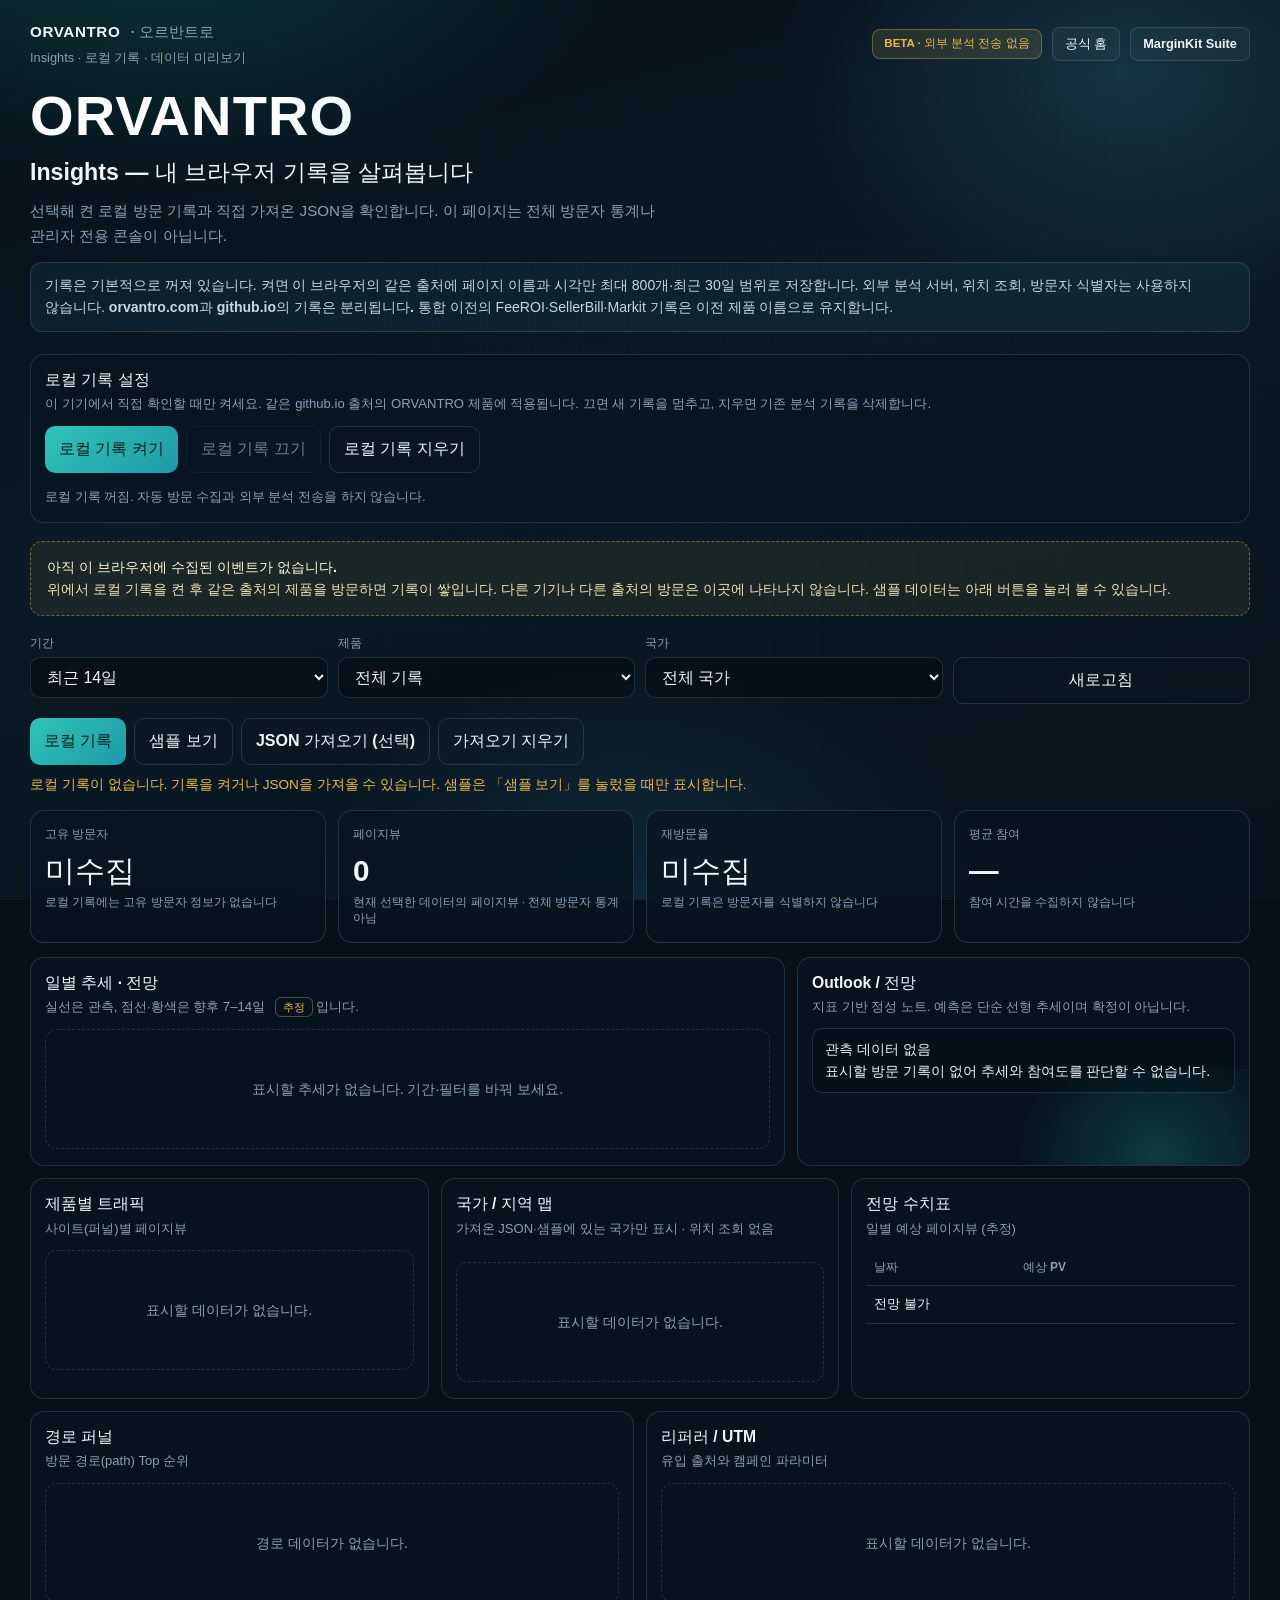
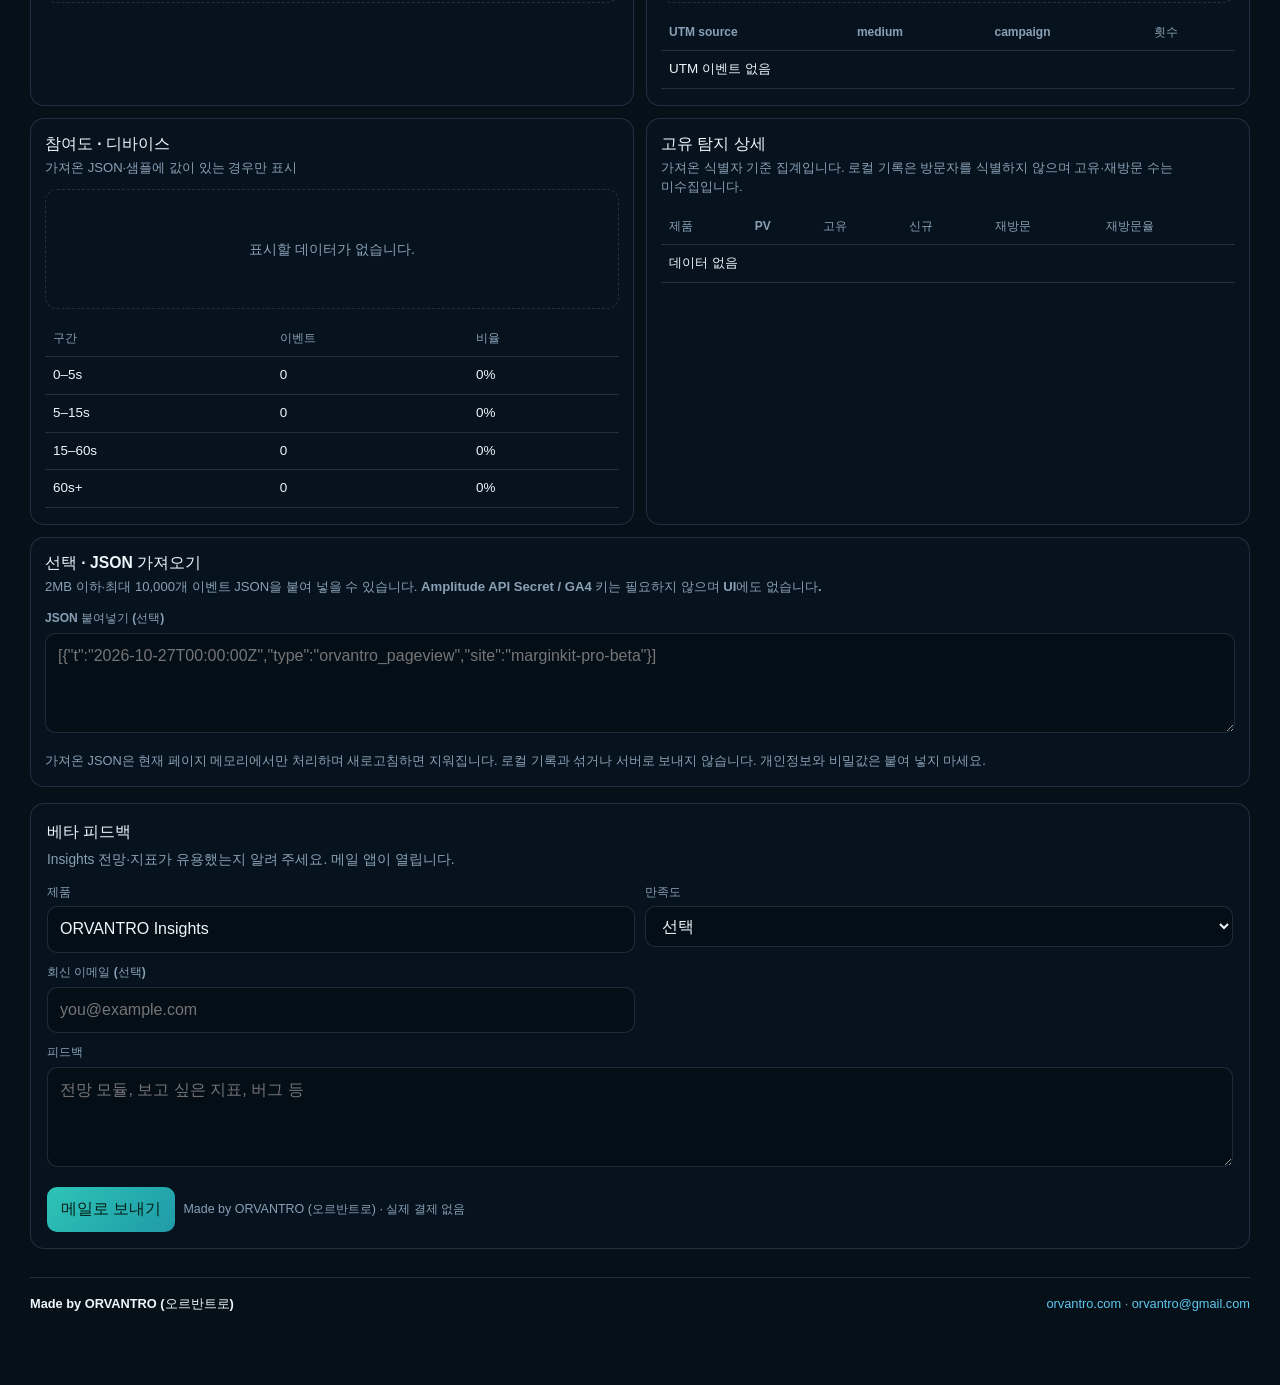
==== index.html @ 4ba7caaa "Consolidate seller tools, simplify social links and harden file processing" ====
<!DOCTYPE html>
<html lang="ko" data-orvantro-site="orvantro-insights">
<head>
  <meta charset="UTF-8">
  <meta name="referrer" content="no-referrer">
  <meta http-equiv="Content-Security-Policy" content="default-src 'self'; script-src 'self'; style-src 'self' 'unsafe-inline'; img-src 'self' data:; connect-src 'none'; object-src 'none'; base-uri 'none'; form-action 'none'; upgrade-insecure-requests">
  <meta name="viewport" content="width=device-width, initial-scale=1.0">
  <meta name="description" content="ORVANTRO Insights — 외부 전송 없이 이 브라우저의 선택적 로컬 기록과 가져온 JSON을 확인합니다.">
  <meta name="theme-color" content="#061018">
  <title>ORVANTRO Insights — 전망 · 방문 분석</title>
  <link rel="stylesheet" href="./insights.css">
</head>
<body>
  <div class="shell">
    <header class="topbar">
      <div class="brand-block">
        <div class="brand">ORVANTRO <span>· 오르반트로</span></div>
        <div class="brand-sub">Insights · 로컬 기록 · 데이터 미리보기</div>
      </div>
      <div class="top-links">
        <span class="pill">BETA · 외부 분석 전송 없음</span>
        <a class="link-chip" href="https://orvantro.com/">공식 홈</a>
        <a class="link-chip" href="https://judanvy8-netizen.github.io/marginkit-pro-beta/">MarginKit Suite</a>
      </div>
    </header>

    <section class="hero" aria-label="Insights 소개">
      <div class="hero-brand">ORVANTRO</div>
      <h1>Insights — 내 브라우저 기록을 살펴봅니다</h1>
      <p>선택해 켠 로컬 방문 기록과 직접 가져온 JSON을 확인합니다. 이 페이지는 전체 방문자 통계나 관리자 전용 콘솔이 아닙니다.</p>
      <div class="notice">기록은 기본적으로 꺼져 있습니다. 켜면 이 브라우저의 같은 출처에 페이지 이름과 시각만 최대 800개·최근 30일 범위로 저장합니다. 외부 분석 서버, 위치 조회, 방문자 식별자는 사용하지 않습니다. <strong>orvantro.com과 github.io의 기록은 분리됩니다.</strong> 통합 이전의 FeeROI·SellerBill·Markit 기록은 이전 제품 이름으로 유지합니다.</div>
    </section>
    <section class="panel" aria-label="로컬 기록 설정" style="margin-bottom:18px">
      <h2>로컬 기록 설정</h2>
      <p class="lead">이 기기에서 직접 확인할 때만 켜세요. 같은 github.io 출처의 ORVANTRO 제품에 적용됩니다. 끄면 새 기록을 멈추고, 지우면 기존 분석 기록을 삭제합니다.</p>
      <div class="actions-row">
        <button type="button" class="btn btn-primary" id="btnEnableLocal">로컬 기록 켜기</button>
        <button type="button" class="btn btn-ghost" id="btnDisableLocal">로컬 기록 끄기</button>
        <button type="button" class="btn btn-ghost" id="btnClearLocal">로컬 기록 지우기</button>
      </div>
      <p class="help-note" id="privacyStatus" role="status"></p>
    </section>

    <div class="empty-guide" id="emptyGuide" hidden>
      <strong>아직 이 브라우저에 수집된 이벤트가 없습니다.</strong><br>
      위에서 로컬 기록을 켠 후 같은 출처의 제품을 방문하면 기록이 쌓입니다. 다른 기기나 다른 출처의 방문은 이곳에 나타나지 않습니다. 샘플 데이터는 아래 버튼을 눌러 볼 수 있습니다.
    </div>

    <div class="filters" aria-label="필터">
      <div class="field">
        <label for="filterRange">기간</label>
        <select id="filterRange">
          <option value="7">최근 7일</option>
          <option value="14" selected>최근 14일</option>
          <option value="30">최근 30일</option>
        </select>
      </div>
      <div class="field">
        <label for="filterProduct">제품</label>
        <select id="filterProduct"></select>
      </div>
      <div class="field">
        <label for="filterCountry">국가</label>
        <select id="filterCountry">
          <option value="all">전체 국가</option>
        </select>
      </div>
      <div class="field">
        <label>&nbsp;</label>
        <button type="button" class="btn btn-ghost" id="btnRefresh" style="width:100%">새로고침</button>
      </div>
    </div>

    <div class="actions-row">
      <button type="button" class="btn btn-primary" id="btnLive">로컬 기록</button>
      <button type="button" class="btn btn-ghost" id="btnUseSample">샘플 보기</button>
      <button type="button" class="btn btn-ghost" id="btnImport">JSON 가져오기 (선택)</button>
      <button type="button" class="btn btn-ghost" id="btnClearImport">가져오기 지우기</button>
    </div>
    <p class="status-line" id="statusLine" role="status">불러오는 중…</p>


    <section class="kpi-grid" aria-label="핵심 지표">
      <article class="kpi">
        <div class="label">고유 방문자</div>
        <div class="value" id="kpiVisitors">—</div>
        <div class="hint" id="kpiVisitorsHint">로딩</div>
      </article>
      <article class="kpi">
        <div class="label">페이지뷰</div>
        <div class="value" id="kpiPageviews">—</div>
        <div class="hint" id="kpiPageviewsHint">로딩</div>
      </article>
      <article class="kpi">
        <div class="label">재방문율</div>
        <div class="value" id="kpiReturning">—</div>
        <div class="hint" id="kpiReturningHint">unique vs returning</div>
      </article>
      <article class="kpi">
        <div class="label">평균 참여</div>
        <div class="value" id="kpiEngage">—</div>
        <div class="hint" id="kpiEngageHint">heartbeat</div>
      </article>
    </section>

    <div class="grid-2">
      <section class="panel" aria-label="일별 추세">
        <h2>일별 추세 · 전망</h2>
        <p class="lead">실선은 관측, 점선·황색은 향후 7–14일 <span class="est-tag">추정</span> 입니다.</p>
        <canvas class="chart" id="trendChart" aria-hidden="true"></canvas>
        <div class="chart-empty" id="trendEmpty">표시할 추세가 없습니다. 기간·필터를 바꿔 보세요.</div>
      </section>
      <section class="panel outlook" aria-label="전망 노트">
        <h2>Outlook / 전망</h2>
        <p class="lead">지표 기반 정성 노트. 예측은 단순 선형 추세이며 확정이 아닙니다.</p>
        <ul class="outlook-list" id="outlookList"></ul>
      </section>
    </div>

    <div class="grid-3">
      <section class="panel" aria-label="제품별 트래픽">
        <h2>제품별 트래픽</h2>
        <p class="lead">사이트(퍼널)별 페이지뷰</p>
        <div class="bars" id="siteBars"></div>
      </section>
      <section class="panel" aria-label="국가·지역">
        <h2>국가 / 지역 맵</h2>
        <p class="lead">가져온 JSON·샘플에 있는 국가만 표시 · 위치 조회 없음</p>
        <div class="geo-map" id="geoMap"></div>
        <div class="bars" id="countryBars"></div>
      </section>
      <section class="panel" aria-label="전망 수치">
        <h2>전망 수치표</h2>
        <p class="lead">일별 예상 페이지뷰 (추정)</p>
        <div class="table-wrap">
          <table>
            <thead><tr><th>날짜</th><th>예상 PV</th></tr></thead>
            <tbody id="forecastTableBody"></tbody>
          </table>
        </div>
      </section>
    </div>

    <div class="grid-2-eq">
      <section class="panel" aria-label="경로 퍼널">
        <h2>경로 퍼널</h2>
        <p class="lead">방문 경로(path) Top 순위</p>
        <div class="funnel" id="pathFunnel"></div>
      </section>
      <section class="panel" aria-label="리퍼러·UTM">
        <h2>리퍼러 / UTM</h2>
        <p class="lead">유입 출처와 캠페인 파라미터</p>
        <div class="bars" id="refBars"></div>
        <div class="table-wrap" style="margin-top:12px">
          <table>
            <thead><tr><th>UTM source</th><th>medium</th><th>campaign</th><th>횟수</th></tr></thead>
            <tbody id="utmTableBody"></tbody>
          </table>
        </div>
      </section>
    </div>

    <div class="grid-2-eq">
      <section class="panel" aria-label="참여도">
        <h2>참여도 · 디바이스</h2>
        <p class="lead">가져온 JSON·샘플에 값이 있는 경우만 표시</p>
        <div class="bars" id="deviceBars"></div>
        <div class="table-wrap" style="margin-top:12px">
          <table>
            <thead><tr><th>구간</th><th>이벤트</th><th>비율</th></tr></thead>
            <tbody id="engageTableBody"></tbody>
          </table>
        </div>
      </section>
      <section class="panel" aria-label="고유·중복 체크">
        <h2>고유 탐지 상세</h2>
        <p class="lead">가져온 식별자 기준 집계입니다. 로컬 기록은 방문자를 식별하지 않으며 고유·재방문 수는 미수집입니다.</p>
        <div class="table-wrap">
          <table>
            <thead>
              <tr><th>제품</th><th>PV</th><th>고유</th><th>신규</th><th>재방문</th><th>재방문율</th></tr>
            </thead>
            <tbody id="uniqTableBody"></tbody>
          </table>
        </div>
      </section>
    </div>

    <section class="panel" style="margin-bottom:14px" aria-label="선택적 JSON">
      <h2>선택 · JSON 가져오기</h2>
      <p class="lead">
        2MB 이하·최대 10,000개 이벤트 JSON을 붙여 넣을 수 있습니다.
        <strong>Amplitude API Secret / GA4 키는 필요하지 않으며 UI에도 없습니다.</strong>
      </p>
      <div class="import-box">
        <div class="field">
          <label for="importJson">JSON 붙여넣기 (선택)</label>
          <textarea id="importJson" placeholder='[{"t":"2026-10-27T00:00:00Z","type":"orvantro_pageview","site":"marginkit-pro-beta"}]'></textarea>
        </div>
        <p class="help-note">
          가져온 JSON은 현재 페이지 메모리에서만 처리하며 새로고침하면 지워집니다. 로컬 기록과 섞거나 서버로 보내지 않습니다. 개인정보와 비밀값은 붙여 넣지 마세요.
        </p>
      </div>
    </section>

    <section class="feedback" id="feedback" aria-label="베타 피드백">
      <h2>베타 피드백</h2>
      <p class="lead">Insights 전망·지표가 유용했는지 알려 주세요. 메일 앱이 열립니다.</p>
      <form >
        <div class="grid">
          <div class="field">
            <label for="ov-product">제품</label>
            <input id="ov-product" name="product" value="ORVANTRO Insights" readonly>
          </div>
          <div class="field">
            <label for="ov-rating">만족도</label>
            <select id="ov-rating" name="rating" required>
              <option value="">선택</option>
              <option>매우 만족</option>
              <option>만족</option>
              <option>보통</option>
              <option>아쉬움</option>
              <option>개선 필요</option>
            </select>
          </div>
          <div class="field">
            <label for="ov-email">회신 이메일 (선택)</label>
            <input id="ov-email" name="email" type="email" placeholder="you@example.com">
          </div>
          <div class="field full">
            <label for="ov-body">피드백</label>
            <textarea id="ov-body" name="body" required placeholder="전망 모듈, 보고 싶은 지표, 버그 등"></textarea>
          </div>
        </div>
        <div class="actions">
          <button type="submit" class="btn btn-primary">메일로 보내기</button>
          <span class="hint">Made by ORVANTRO (오르반트로) · 실제 결제 없음</span>
        </div>
      </form>
    </section>

    <footer class="foot">
      <span class="made">Made by ORVANTRO (오르반트로)</span>
      <span>
        <a href="https://orvantro.com/">orvantro.com</a> ·
        <a href="mailto:orvantro@gmail.com">orvantro@gmail.com</a>
      </span>
    </footer>
  </div>

  <script src="./analytics-config.js"></script>
  <script src="./orvantro-analytics.js" defer></script>
  <script src="./insights.js" defer></script>
</body>
</html>
---- insights.css ----
:root {
  --bg0: #061018;
  --bg1: #0a1c28;
  --ink: #eef6fb;
  --muted: #8aa0b5;
  --line: rgba(148, 185, 210, 0.18);
  --accent: #2ec4b6;
  --accent-2: #5ec8f0;
  --warn: #e8b84a;
  --ok: #3ecf8e;
  --bad: #f07178;
  --panel: rgba(8, 22, 34, 0.72);
  --panel-solid: #0c1a26;
  --sample: #e8b84a;
  --radius: 14px;
  /* Pretendard first — Hangul must not fall through Latin-only faces */
  --font-display: "Pretendard Variable", "Pretendard", "Syne", sans-serif;
  --font-body: "Pretendard Variable", "Pretendard", "Manrope", "Noto Sans KR", sans-serif;
  --font-mono: "Pretendard Variable", ui-monospace, monospace;
}

* { box-sizing: border-box; margin: 0; padding: 0; }

html {
  scroll-behavior: smooth;
  -webkit-text-size-adjust: 100%;
  text-size-adjust: 100%;
}

body {
  min-height: 100vh;
  color: var(--ink);
  font-family: var(--font-body);
  font-weight: 400;
  font-synthesis: none;
  font-stretch: normal;
  letter-spacing: normal;
  line-height: 1.55;
  background: var(--bg0);
  -webkit-font-smoothing: antialiased;
  -moz-osx-font-smoothing: grayscale;
  overflow-x: hidden;
  text-rendering: optimizeLegibility;
}

body::before {
  content: "";
  position: fixed;
  inset: 0;
  z-index: -2;
  background:
    radial-gradient(900px 500px at 12% -10%, rgba(46, 196, 182, 0.22), transparent 55%),
    radial-gradient(700px 480px at 88% 8%, rgba(94, 200, 240, 0.16), transparent 50%),
    radial-gradient(600px 400px at 50% 100%, rgba(30, 90, 120, 0.28), transparent 60%),
    linear-gradient(165deg, #041018 0%, #0a1a26 45%, #07131c 100%);
}

body::after {
  content: "";
  position: fixed;
  inset: 0;
  z-index: -1;
  opacity: 0.35;
  pointer-events: none;
  background-image:
    linear-gradient(rgba(148, 185, 210, 0.05) 1px, transparent 1px),
    linear-gradient(90deg, rgba(148, 185, 210, 0.05) 1px, transparent 1px);
  background-size: 48px 48px;
  mask-image: radial-gradient(ellipse at center, #000 35%, transparent 80%);
}

a { color: var(--accent-2); text-decoration: none; }
a:hover { text-decoration: underline; }

.shell {
  width: min(1220px, calc(100% - 28px));
  margin: 0 auto;
  padding: 20px 0 72px;
}

.topbar {
  display: flex;
  flex-wrap: wrap;
  gap: 12px 18px;
  align-items: center;
  justify-content: space-between;
  margin-bottom: 18px;
  animation: rise 0.7s cubic-bezier(0.16, 1, 0.3, 1) both;
}

.brand-block { display: flex; flex-direction: column; gap: 4px; }
.brand {
  font-family: var(--font-display);
  font-weight: 800;
  letter-spacing: 0.04em; /* was 0.2em — crushed Hangul/Latin */
  font-size: 0.95rem;
  font-stretch: normal;
}
.brand span {
  color: var(--muted);
  letter-spacing: normal;
  font-weight: 600;
  margin-left: 0.35em;
}
.brand-sub {
  font-size: 0.8rem;
  color: var(--muted);
  letter-spacing: normal;
}

.top-links {
  display: flex;
  flex-wrap: wrap;
  gap: 10px;
  align-items: center;
}

.pill {
  display: inline-flex;
  align-items: center;
  gap: 6px;
  padding: 5px 11px;
  border-radius: 8px;
  border: 1px solid rgba(232, 184, 74, 0.35);
  background: rgba(232, 184, 74, 0.12);
  color: var(--warn);
  font-size: 0.72rem;
  font-weight: 700;
  letter-spacing: normal;
  white-space: nowrap;
}

.link-chip {
  padding: 6px 12px;
  border-radius: 8px;
  border: 1px solid var(--line);
  background: rgba(255, 255, 255, 0.03);
  color: var(--ink);
  font-size: 0.8rem;
  font-weight: 700;
  text-decoration: none;
  letter-spacing: normal;
}
.link-chip:hover { border-color: var(--accent); text-decoration: none; }

.hero {
  margin: 8px 0 22px;
  animation: rise 0.85s cubic-bezier(0.16, 1, 0.3, 1) 0.08s both;
}

.hero-brand {
  font-family: var(--font-display);
  font-size: clamp(2.2rem, 6.5vw, 3.5rem);
  font-weight: 800;
  letter-spacing: 0.02em;
  line-height: 1.1;
  font-stretch: normal;
  background: linear-gradient(120deg, #fff 20%, #9be7de 55%, #5ec8f0 100%);
  -webkit-background-clip: text;
  background-clip: text;
  color: transparent;
}

.hero h1 {
  margin-top: 10px;
  font-family: var(--font-display);
  font-size: clamp(1.1rem, 2.4vw, 1.45rem);
  font-weight: 700;
  letter-spacing: normal;
  line-height: 1.35;
}

.hero p {
  margin-top: 10px;
  max-width: 42rem; /* rem not ch — Hangul ch-width squishes lines */
  color: var(--muted);
  line-height: 1.65;
  font-size: 0.95rem;
  letter-spacing: normal;
  word-break: keep-all;
  overflow-wrap: break-word;
}

.notice {
  margin-top: 14px;
  padding: 12px 14px;
  border-radius: 12px;
  border: 1px solid var(--line);
  background: rgba(94, 200, 240, 0.06);
  color: #c5d7e6;
  font-size: 0.88rem;
  line-height: 1.55;
  letter-spacing: normal;
  word-break: keep-all;
}
.notice code {
  font-family: var(--font-mono);
  font-size: 0.86em;
  letter-spacing: normal;
}

.empty-guide {
  margin: 0 0 18px;
  padding: 14px 16px;
  border-radius: 12px;
  border: 1px dashed rgba(232, 184, 74, 0.45);
  background: rgba(232, 184, 74, 0.08);
  color: #f0e2b8;
  font-size: 0.9rem;
  line-height: 1.55;
  word-break: keep-all;
  animation: rise 0.7s cubic-bezier(0.16, 1, 0.3, 1) both;
}
.empty-guide[hidden] { display: none !important; }
.empty-guide strong { color: #fff6d6; }
.empty-guide a { color: var(--accent-2); font-weight: 700; }

.filters {
  display: grid;
  grid-template-columns: repeat(4, minmax(0, 1fr));
  gap: 10px;
  margin-bottom: 14px;
  animation: rise 0.8s cubic-bezier(0.16, 1, 0.3, 1) 0.12s both;
}

@media (max-width: 900px) {
  .filters { grid-template-columns: 1fr 1fr; }
}
@media (max-width: 560px) {
  .filters { grid-template-columns: 1fr; }
}

.field label {
  display: block;
  font-size: 0.75rem;
  color: var(--muted);
  margin-bottom: 5px;
  font-weight: 600;
  letter-spacing: normal;
}

.field select,
.field input,
.field textarea {
  width: 100%;
  min-width: 0;
  border-radius: 10px;
  border: 1px solid var(--line);
  background: rgba(4, 14, 22, 0.75);
  color: var(--ink);
  padding: 10px 12px;
  font: inherit;
  letter-spacing: normal;
  font-stretch: normal;
}

.field textarea { min-height: 100px; resize: vertical; }

.actions-row {
  display: flex;
  flex-wrap: wrap;
  gap: 8px;
  margin-bottom: 14px;
  animation: rise 0.8s cubic-bezier(0.16, 1, 0.3, 1) 0.16s both;
}

.btn {
  border: 0;
  border-radius: 10px;
  padding: 10px 14px;
  font: inherit;
  font-weight: 700;
  letter-spacing: normal;
  cursor: pointer;
  transition: background 0.15s ease, border-color 0.15s ease, opacity 0.15s ease;
}
.btn:active { opacity: 0.9; } /* no scaleX / scale crush */
.btn:disabled { opacity: 0.45; cursor: default; }
:focus-visible { outline: 2px solid var(--accent-2); outline-offset: 3px; }
.btn-primary {
  background: linear-gradient(135deg, #2ec4b6, #1f9aa8);
  color: #042018;
}
.btn-ghost {
  background: transparent;
  border: 1px solid var(--line);
  color: var(--ink);
}
.btn-ghost:hover { border-color: var(--accent-2); }

.status-line {
  margin: -4px 0 16px;
  font-size: 0.85rem;
  color: var(--muted);
  min-height: 1.3em;
  line-height: 1.45;
  letter-spacing: normal;
  word-break: keep-all;
}
.status-line[data-tone="ok"] { color: var(--ok); }
.status-line[data-tone="warn"] { color: var(--warn); }
.status-line[data-tone="bad"] { color: var(--bad); }
.status-line .sample-tag {
  display: inline-block;
  margin-right: 6px;
  padding: 2px 8px;
  border-radius: 6px;
  background: rgba(232, 184, 74, 0.18);
  color: var(--sample);
  font-weight: 800;
  font-size: 0.7rem;
  letter-spacing: normal;
  vertical-align: middle;
}

.kpi-grid {
  display: grid;
  grid-template-columns: repeat(4, minmax(0, 1fr));
  gap: 12px;
  margin-bottom: 14px;
}

@media (max-width: 900px) {
  .kpi-grid { grid-template-columns: 1fr 1fr; }
}

.kpi {
  padding: 14px 14px 15px;
  border-radius: var(--radius);
  border: 1px solid var(--line);
  background: var(--panel);
  backdrop-filter: blur(10px);
  animation: rise 0.75s cubic-bezier(0.16, 1, 0.3, 1) both;
  min-width: 0;
}
.kpi:nth-child(2) { animation-delay: 0.05s; }
.kpi:nth-child(3) { animation-delay: 0.1s; }
.kpi:nth-child(4) { animation-delay: 0.15s; }

.kpi .label {
  font-size: 0.78rem;
  color: var(--muted);
  font-weight: 600;
  letter-spacing: normal;
  word-break: keep-all;
}
.kpi .value {
  margin-top: 8px;
  font-family: var(--font-display);
  font-size: clamp(1.45rem, 2.8vw, 1.85rem);
  font-weight: 800;
  letter-spacing: normal;
  font-variant-numeric: tabular-nums;
  line-height: 1.2;
  overflow-wrap: anywhere;
}
.kpi .hint {
  margin-top: 6px;
  font-size: 0.72rem;
  color: var(--muted);
  letter-spacing: normal;
  line-height: 1.4;
  word-break: keep-all;
}

.grid-2 {
  display: grid;
  grid-template-columns: 1.25fr 0.75fr;
  gap: 12px;
  margin-bottom: 12px;
}
.grid-3 {
  display: grid;
  grid-template-columns: repeat(3, minmax(0, 1fr));
  gap: 12px;
  margin-bottom: 12px;
}
.grid-2-eq {
  display: grid;
  grid-template-columns: 1fr 1fr;
  gap: 12px;
  margin-bottom: 12px;
}
@media (max-width: 960px) {
  .grid-2, .grid-3, .grid-2-eq { grid-template-columns: 1fr; }
}

.panel {
  padding: 14px 14px 16px;
  border-radius: var(--radius);
  border: 1px solid var(--line);
  background: var(--panel);
  backdrop-filter: blur(10px);
  min-width: 0;
}

.panel h2 {
  font-family: var(--font-display);
  font-size: 0.98rem;
  font-weight: 700;
  margin-bottom: 4px;
  letter-spacing: normal;
  line-height: 1.35;
  word-break: keep-all;
}
.panel .lead {
  color: var(--muted);
  font-size: 0.82rem;
  line-height: 1.5;
  margin-bottom: 12px;
  letter-spacing: normal;
  word-break: keep-all;
}

.chart {
  width: 100%;
  height: 220px;
  display: block;
}
.chart-empty {
  min-height: 120px;
  display: grid;
  place-items: center;
  padding: 16px;
  color: var(--muted);
  font-size: 0.88rem;
  line-height: 1.5;
  text-align: center;
  border: 1px dashed var(--line);
  border-radius: 12px;
  word-break: keep-all;
}

.bars { display: flex; flex-direction: column; gap: 8px; }
.bar-row {
  display: grid;
  grid-template-columns: minmax(6.5rem, 30%) 1fr minmax(2.5rem, auto);
  gap: 10px;
  align-items: center;
  font-size: 0.82rem;
  letter-spacing: normal;
}
.bar-row .name {
  color: var(--muted);
  overflow: hidden;
  text-overflow: ellipsis;
  white-space: nowrap;
  min-width: 0;
  letter-spacing: normal;
}
.bar-track {
  height: 10px;
  border-radius: 6px;
  background: rgba(255, 255, 255, 0.06);
  overflow: hidden;
  min-width: 0;
}
.bar-fill {
  height: 100%;
  border-radius: 6px;
  background: linear-gradient(90deg, var(--accent), var(--accent-2));
  width: 0;
  transition: width 0.7s cubic-bezier(0.16, 1, 0.3, 1);
  transform: none;
}
.bar-row .num {
  text-align: right;
  font-weight: 700;
  font-variant-numeric: tabular-nums;
  letter-spacing: normal;
}

.geo-map {
  display: grid;
  grid-template-columns: repeat(auto-fill, minmax(4.8rem, 1fr));
  gap: 8px;
  margin-bottom: 12px;
}
.geo-cell {
  padding: 10px 8px;
  border-radius: 10px;
  border: 1px solid var(--line);
  background: rgba(4, 14, 22, 0.5);
  text-align: center;
  min-width: 0;
}
.geo-cell .cc {
  font-weight: 800;
  font-size: 0.95rem;
  letter-spacing: normal;
  font-variant-numeric: tabular-nums;
}
.geo-cell .meta {
  margin-top: 4px;
  font-size: 0.7rem;
  color: var(--muted);
  line-height: 1.35;
  letter-spacing: normal;
  overflow-wrap: anywhere;
}
.geo-cell .heat {
  margin-top: 6px;
  height: 4px;
  border-radius: 4px;
  background: rgba(255, 255, 255, 0.06);
  overflow: hidden;
}
.geo-cell .heat > span {
  display: block;
  height: 100%;
  background: linear-gradient(90deg, var(--accent), var(--accent-2));
}

.outlook {
  position: relative;
  overflow: hidden;
}
.outlook::before {
  content: "";
  position: absolute;
  inset: auto -20% -40% 40%;
  height: 180px;
  background: radial-gradient(circle, rgba(46, 196, 182, 0.22), transparent 70%);
  pointer-events: none;
}
.outlook-list {
  list-style: none;
  display: flex;
  flex-direction: column;
  gap: 10px;
  position: relative;
}
.outlook-list li {
  padding: 10px 12px;
  border-radius: 10px;
  border: 1px solid var(--line);
  background: rgba(4, 14, 22, 0.45);
  font-size: 0.88rem;
  line-height: 1.5;
  letter-spacing: normal;
  word-break: keep-all;
}
.outlook-list strong { color: #dff7f3; font-weight: 700; }
.est-tag {
  display: inline-block;
  margin-left: 6px;
  padding: 1px 7px;
  border-radius: 6px;
  font-size: 0.68rem;
  font-weight: 800;
  letter-spacing: normal;
  color: var(--warn);
  border: 1px solid rgba(232, 184, 74, 0.35);
  vertical-align: middle;
}

.funnel {
  display: flex;
  flex-direction: column;
  gap: 8px;
}
.funnel-step {
  display: grid;
  grid-template-columns: auto 1fr auto;
  gap: 10px;
  align-items: center;
  font-size: 0.82rem;
  letter-spacing: normal;
}
.funnel-step .idx {
  width: 1.6rem;
  height: 1.6rem;
  border-radius: 6px;
  display: grid;
  place-items: center;
  background: rgba(46, 196, 182, 0.15);
  color: var(--accent);
  font-weight: 800;
  font-size: 0.75rem;
  flex-shrink: 0;
}
.funnel-step .path {
  min-width: 0;
  overflow: hidden;
  text-overflow: ellipsis;
  white-space: nowrap;
  color: var(--ink);
}
.funnel-step .n { font-weight: 700; font-variant-numeric: tabular-nums; color: var(--muted); }

.abacus-strip {
  display: flex;
  flex-wrap: wrap;
  gap: 8px;
  margin-bottom: 14px;
}
.abacus-chip {
  padding: 8px 12px;
  border-radius: 10px;
  border: 1px solid var(--line);
  background: rgba(4, 14, 22, 0.45);
  font-size: 0.8rem;
  letter-spacing: normal;
  line-height: 1.35;
}
.abacus-chip strong {
  display: block;
  font-size: 1.05rem;
  font-weight: 800;
  font-variant-numeric: tabular-nums;
  color: var(--ink);
  margin-top: 2px;
}
.abacus-chip span { color: var(--muted); }

.import-box {
  margin-top: 8px;
  display: grid;
  gap: 10px;
}

.help-note {
  font-size: 0.8rem;
  color: var(--muted);
  line-height: 1.5;
  letter-spacing: normal;
  word-break: keep-all;
}

.table-wrap { overflow-x: auto; -webkit-overflow-scrolling: touch; }
table {
  width: 100%;
  border-collapse: collapse;
  font-size: 0.84rem;
  letter-spacing: normal;
}
th, td {
  text-align: left;
  padding: 8px 8px;
  border-bottom: 1px solid var(--line);
  vertical-align: top;
  word-break: keep-all;
  overflow-wrap: break-word;
}
th {
  color: var(--muted);
  font-weight: 600;
  font-size: 0.75rem;
  white-space: nowrap;
}
td { color: var(--ink); }

.feedback {
  margin-top: 16px;
  padding: 16px;
  border-radius: var(--radius);
  border: 1px solid var(--line);
  background: var(--panel);
}
.feedback h2 {
  font-family: var(--font-display);
  font-size: 0.98rem;
  margin-bottom: 6px;
  letter-spacing: normal;
}
.feedback .lead {
  color: var(--muted);
  font-size: 0.86rem;
  margin-bottom: 12px;
  line-height: 1.5;
  word-break: keep-all;
}
.feedback .grid { display: grid; grid-template-columns: 1fr 1fr; gap: 10px; }
@media (max-width: 640px) { .feedback .grid { grid-template-columns: 1fr; } }
.feedback .full { grid-column: 1 / -1; }
.feedback .actions { margin-top: 12px; display: flex; gap: 8px; flex-wrap: wrap; align-items: center; }
.feedback .hint { font-size: 0.78rem; color: var(--muted); }

.foot {
  margin-top: 28px;
  padding-top: 16px;
  border-top: 1px solid var(--line);
  display: flex;
  flex-wrap: wrap;
  gap: 10px;
  justify-content: space-between;
  color: var(--muted);
  font-size: 0.8rem;
  letter-spacing: normal;
}
.foot .made { color: var(--ink); font-weight: 700; }

@keyframes rise {
  from { opacity: 0; transform: translateY(14px); }
  to { opacity: 1; transform: none; }
}

@media (prefers-reduced-motion: reduce) {
  *, *::before, *::after {
    animation: none !important;
    transition: none !important;
  }
}
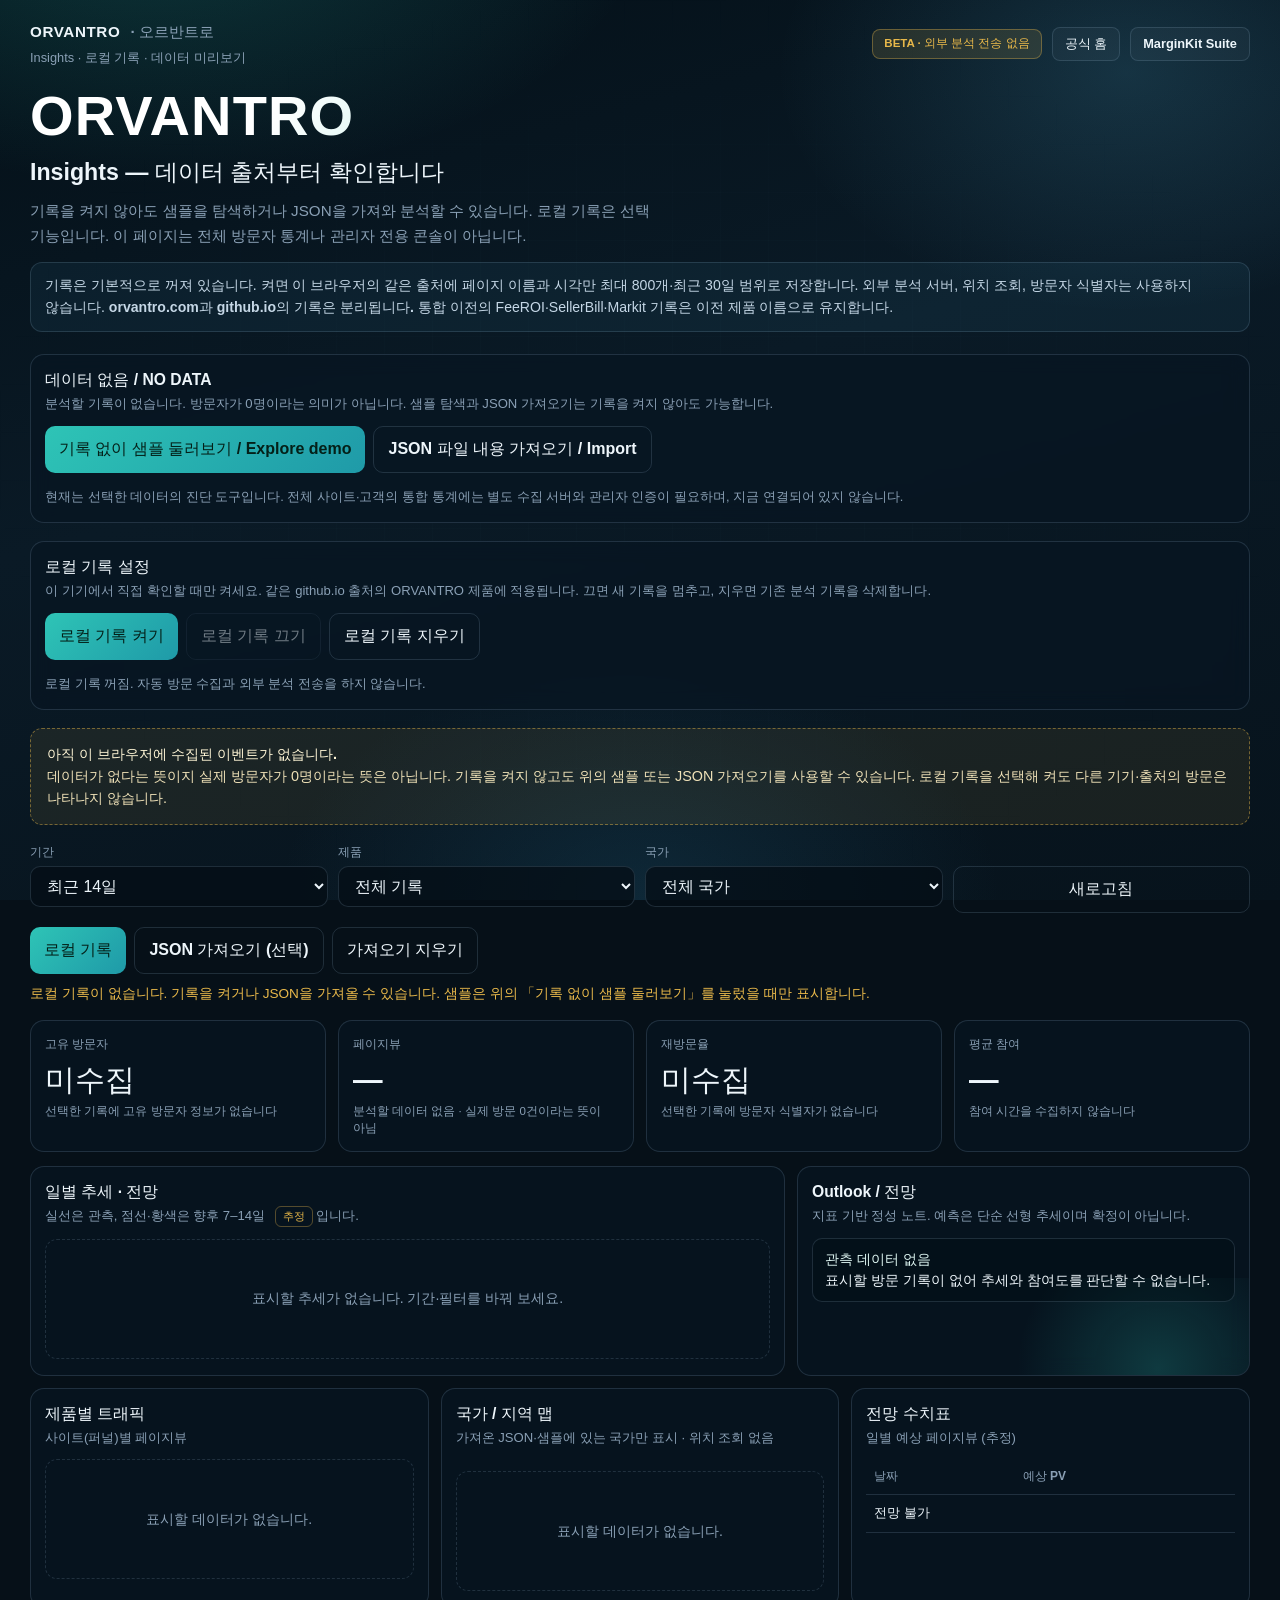
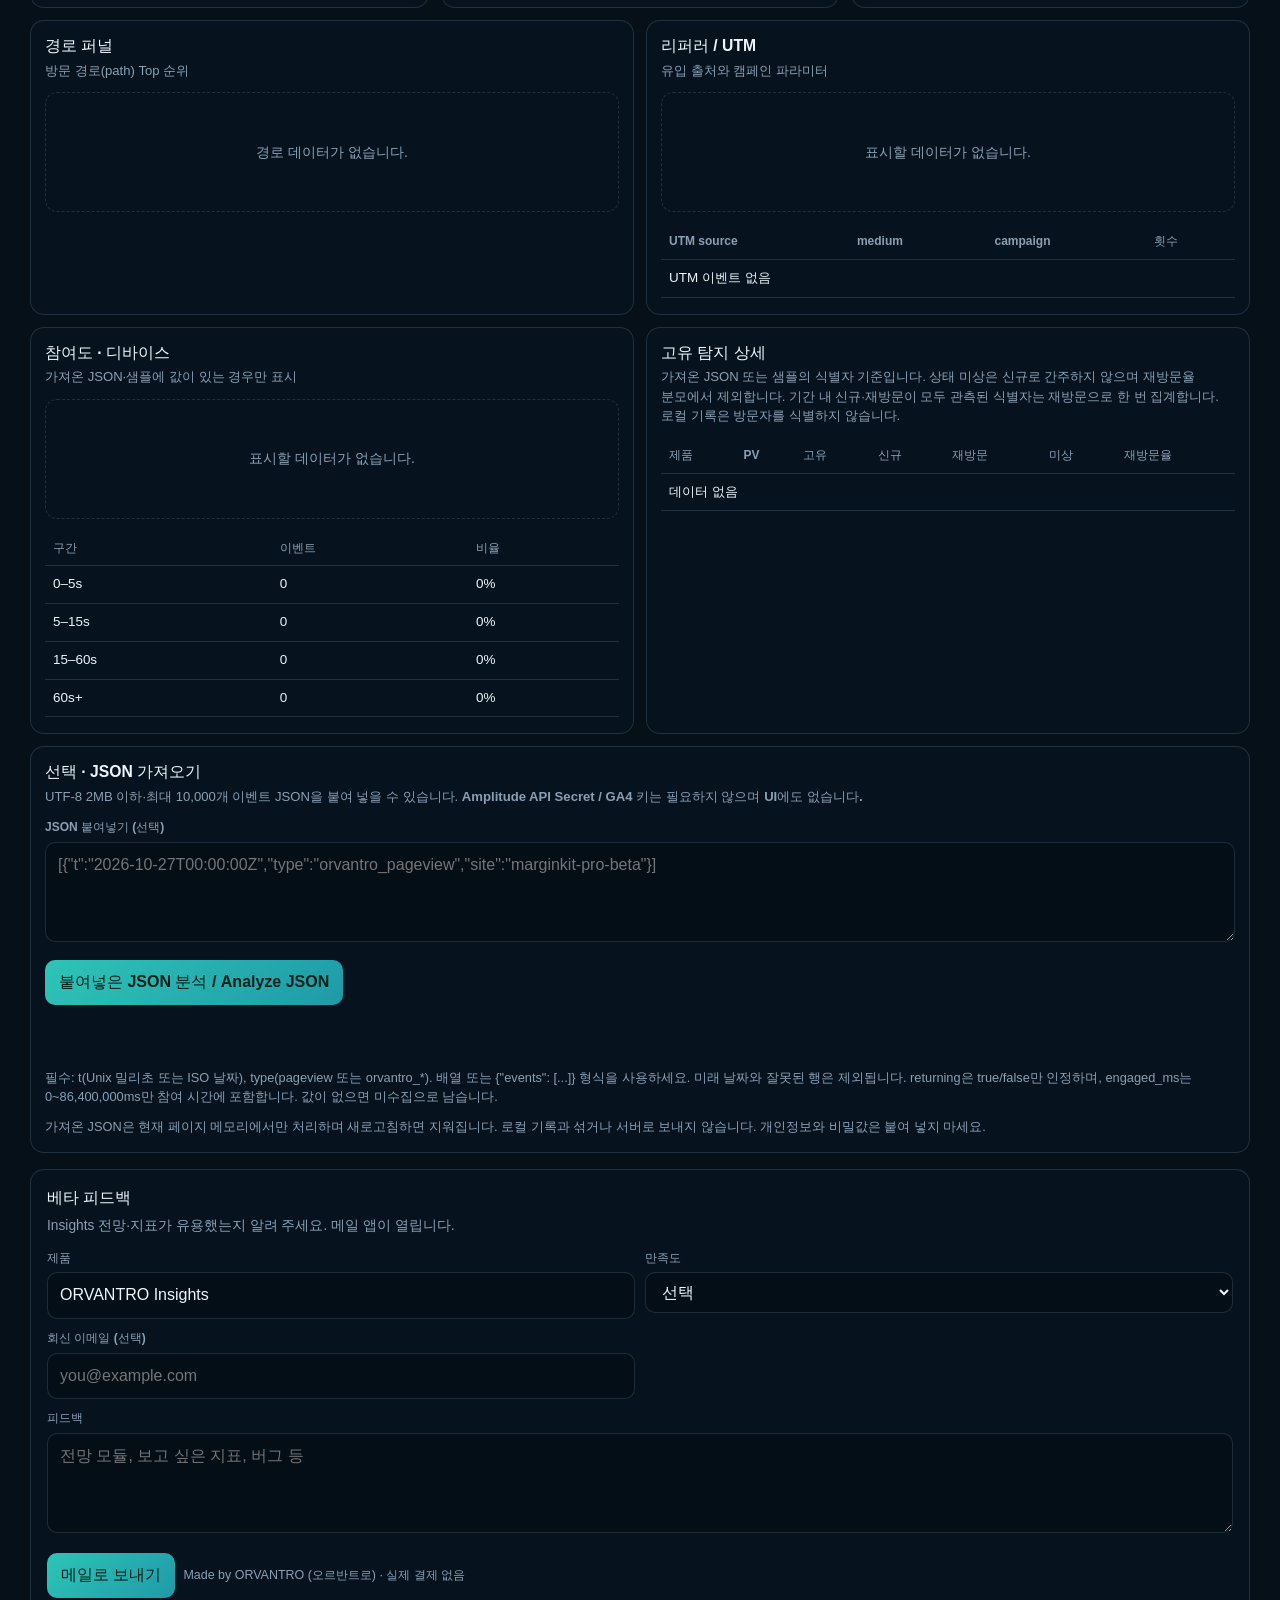
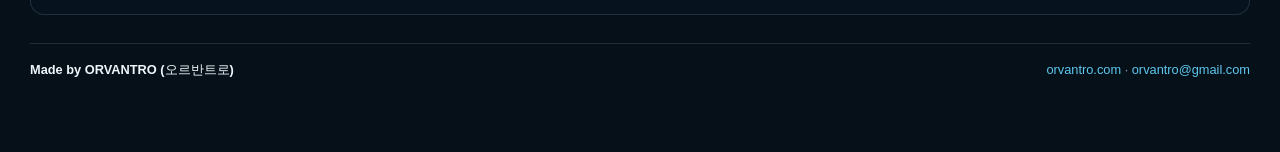
==== commit 5632f807: "Clarify Insights data sources and correct imported event metrics" ====
--- a/index.html
+++ b/index.html
@@ -26,9 +26,18 @@
 
     <section class="hero" aria-label="Insights 소개">
       <div class="hero-brand">ORVANTRO</div>
-      <h1>Insights — 내 브라우저 기록을 살펴봅니다</h1>
-      <p>선택해 켠 로컬 방문 기록과 직접 가져온 JSON을 확인합니다. 이 페이지는 전체 방문자 통계나 관리자 전용 콘솔이 아닙니다.</p>
+      <h1>Insights — 데이터 출처부터 확인합니다</h1>
+      <p>기록을 켜지 않아도 샘플을 탐색하거나 JSON을 가져와 분석할 수 있습니다. 로컬 기록은 선택 기능입니다. 이 페이지는 전체 방문자 통계나 관리자 전용 콘솔이 아닙니다.</p>
       <div class="notice">기록은 기본적으로 꺼져 있습니다. 켜면 이 브라우저의 같은 출처에 페이지 이름과 시각만 최대 800개·최근 30일 범위로 저장합니다. 외부 분석 서버, 위치 조회, 방문자 식별자는 사용하지 않습니다. <strong>orvantro.com과 github.io의 기록은 분리됩니다.</strong> 통합 이전의 FeeROI·SellerBill·Markit 기록은 이전 제품 이름으로 유지합니다.</div>
+    </section>
+    <section class="panel" aria-label="현재 데이터 출처" style="margin-bottom:18px">
+      <h2 id="sourceStatus" role="status">데이터 확인 중 / Loading</h2>
+      <p class="lead" id="sourceScope">데이터 출처를 확인하고 있습니다.</p>
+      <div class="actions-row">
+        <button type="button" class="btn btn-primary" id="btnUseSample">기록 없이 샘플 둘러보기 / Explore demo</button>
+        <a class="btn btn-ghost" href="#importPanel">JSON 파일 내용 가져오기 / Import</a>
+      </div>
+      <p class="help-note">현재는 선택한 데이터의 진단 도구입니다. 전체 사이트·고객의 통합 통계에는 별도 수집 서버와 관리자 인증이 필요하며, 지금 연결되어 있지 않습니다.</p>
     </section>
     <section class="panel" aria-label="로컬 기록 설정" style="margin-bottom:18px">
       <h2>로컬 기록 설정</h2>
@@ -43,7 +52,7 @@
 
     <div class="empty-guide" id="emptyGuide" hidden>
       <strong>아직 이 브라우저에 수집된 이벤트가 없습니다.</strong><br>
-      위에서 로컬 기록을 켠 후 같은 출처의 제품을 방문하면 기록이 쌓입니다. 다른 기기나 다른 출처의 방문은 이곳에 나타나지 않습니다. 샘플 데이터는 아래 버튼을 눌러 볼 수 있습니다.
+      데이터가 없다는 뜻이지 실제 방문자가 0명이라는 뜻은 아닙니다. 기록을 켜지 않고도 위의 샘플 또는 JSON 가져오기를 사용할 수 있습니다. 로컬 기록을 선택해 켜도 다른 기기·출처의 방문은 나타나지 않습니다.
     </div>
 
     <div class="filters" aria-label="필터">
@@ -73,7 +82,6 @@
 
     <div class="actions-row">
       <button type="button" class="btn btn-primary" id="btnLive">로컬 기록</button>
-      <button type="button" class="btn btn-ghost" id="btnUseSample">샘플 보기</button>
       <button type="button" class="btn btn-ghost" id="btnImport">JSON 가져오기 (선택)</button>
       <button type="button" class="btn btn-ghost" id="btnClearImport">가져오기 지우기</button>
     </div>
@@ -174,11 +182,11 @@
       </section>
       <section class="panel" aria-label="고유·중복 체크">
         <h2>고유 탐지 상세</h2>
-        <p class="lead">가져온 식별자 기준 집계입니다. 로컬 기록은 방문자를 식별하지 않으며 고유·재방문 수는 미수집입니다.</p>
+        <p class="lead">가져온 JSON 또는 샘플의 식별자 기준입니다. 상태 미상은 신규로 간주하지 않으며 재방문율 분모에서 제외합니다. 기간 내 신규·재방문이 모두 관측된 식별자는 재방문으로 한 번 집계합니다. 로컬 기록은 방문자를 식별하지 않습니다.</p>
         <div class="table-wrap">
           <table>
             <thead>
-              <tr><th>제품</th><th>PV</th><th>고유</th><th>신규</th><th>재방문</th><th>재방문율</th></tr>
+              <tr><th>제품</th><th>PV</th><th>고유</th><th>신규</th><th>재방문</th><th>미상</th><th>재방문율</th></tr>
             </thead>
             <tbody id="uniqTableBody"></tbody>
           </table>
@@ -186,10 +194,10 @@
       </section>
     </div>
 
-    <section class="panel" style="margin-bottom:14px" aria-label="선택적 JSON">
+    <section class="panel" style="margin-bottom:14px" aria-label="선택적 JSON" id="importPanel">
       <h2>선택 · JSON 가져오기</h2>
       <p class="lead">
-        2MB 이하·최대 10,000개 이벤트 JSON을 붙여 넣을 수 있습니다.
+        UTF-8 2MB 이하·최대 10,000개 이벤트 JSON을 붙여 넣을 수 있습니다.
         <strong>Amplitude API Secret / GA4 키는 필요하지 않으며 UI에도 없습니다.</strong>
       </p>
       <div class="import-box">
@@ -197,6 +205,9 @@
           <label for="importJson">JSON 붙여넣기 (선택)</label>
           <textarea id="importJson" placeholder='[{"t":"2026-10-27T00:00:00Z","type":"orvantro_pageview","site":"marginkit-pro-beta"}]'></textarea>
         </div>
+        <div class="actions-row"><button type="button" class="btn btn-primary" id="btnImportHere">붙여넣은 JSON 분석 / Analyze JSON</button></div>
+        <p class="status-line" id="importFeedback" role="status" aria-live="polite"></p>
+        <p class="help-note">필수: t(Unix 밀리초 또는 ISO 날짜), type(pageview 또는 orvantro_*). 배열 또는 {"events": [...]} 형식을 사용하세요. 미래 날짜와 잘못된 행은 제외됩니다. returning은 true/false만 인정하며, engaged_ms는 0~86,400,000ms만 참여 시간에 포함합니다. 값이 없으면 미수집으로 남습니다.</p>
         <p class="help-note">
           가져온 JSON은 현재 페이지 메모리에서만 처리하며 새로고침하면 지워집니다. 로컬 기록과 섞거나 서버로 보내지 않습니다. 개인정보와 비밀값은 붙여 넣지 마세요.
         </p>
@@ -250,6 +261,6 @@
 
   <script src="./analytics-config.js"></script>
   <script src="./orvantro-analytics.js" defer></script>
-  <script src="./insights.js" defer></script>
+  <script src="./insights.js?v=20261028-2" defer></script>
 </body>
 </html>
--- a/insights.css
+++ b/insights.css
@@ -431,6 +431,9 @@
   word-break: keep-all;
 }
 
+/* Author display:grid must not override the hidden empty-state indicator. */
+.chart-empty[hidden] { display: none; }
+
 .bars { display: flex; flex-direction: column; gap: 8px; }
 .bar-row {
   display: grid;
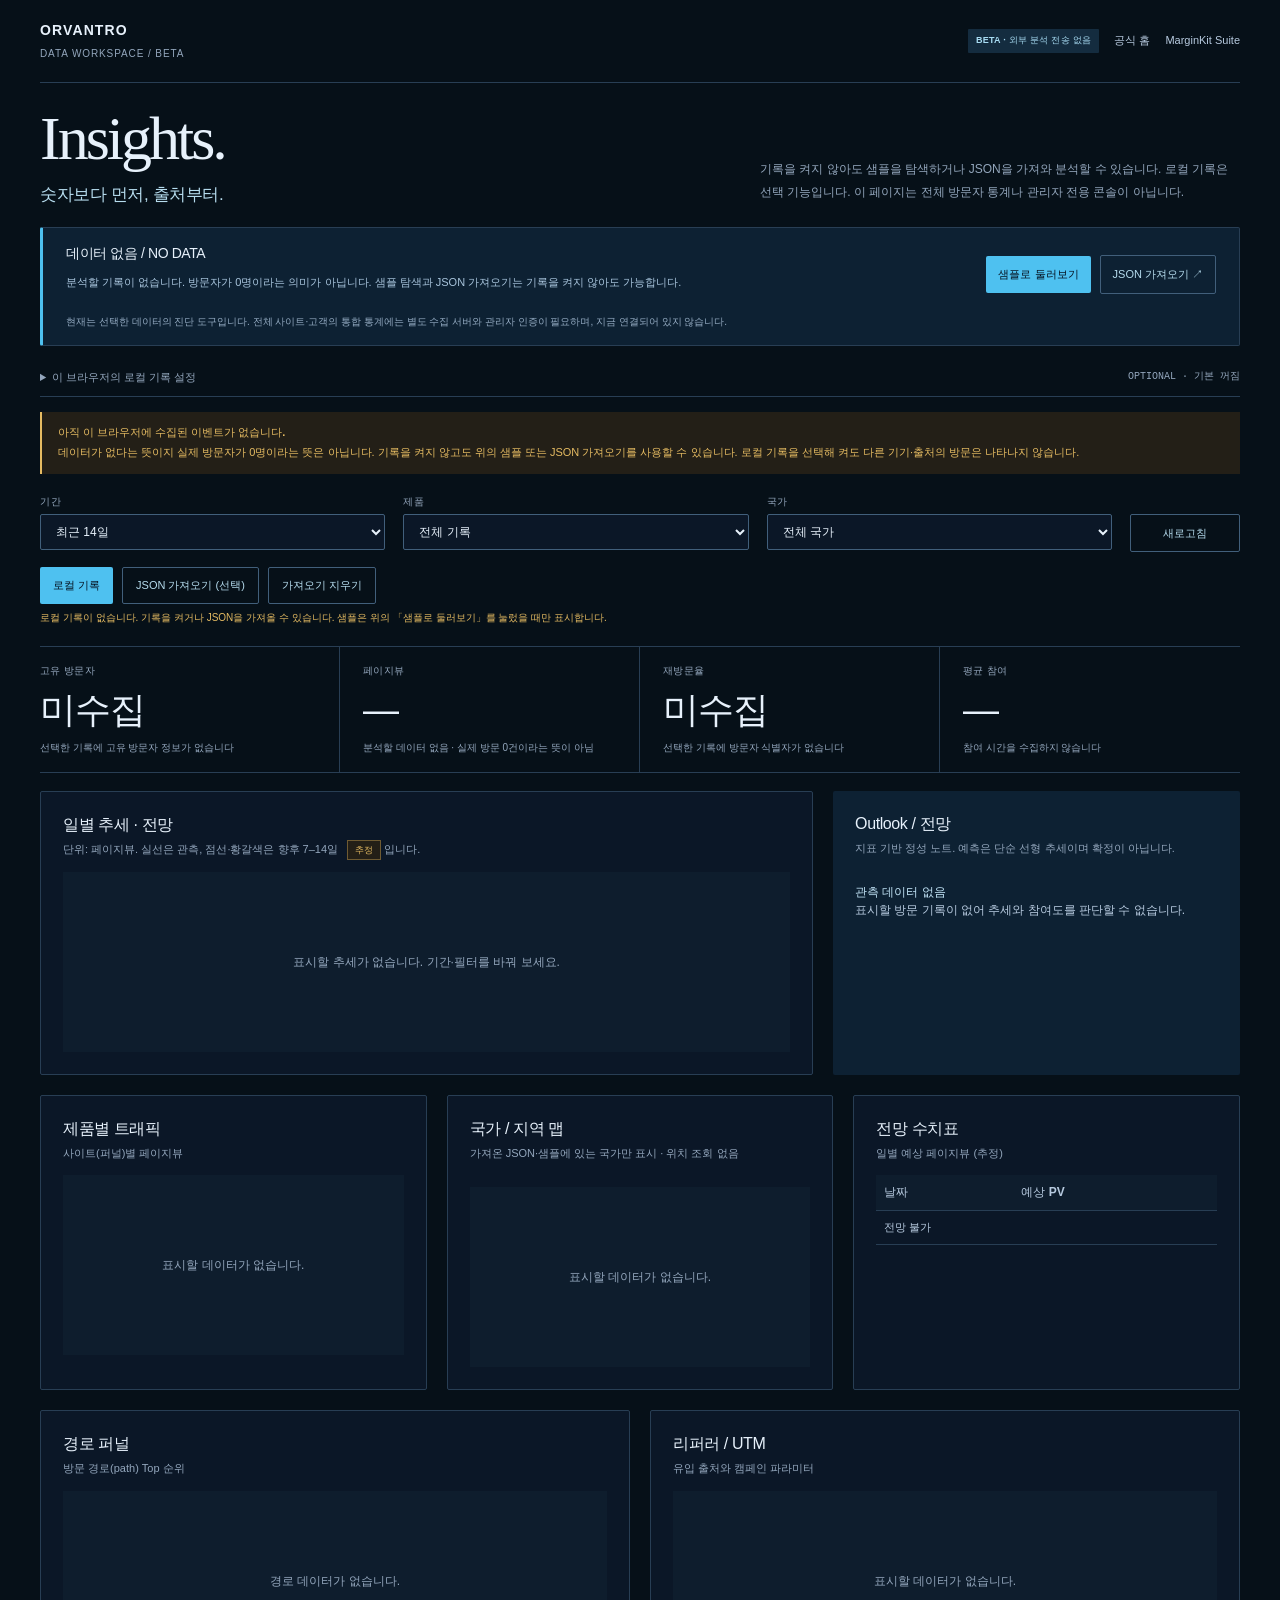
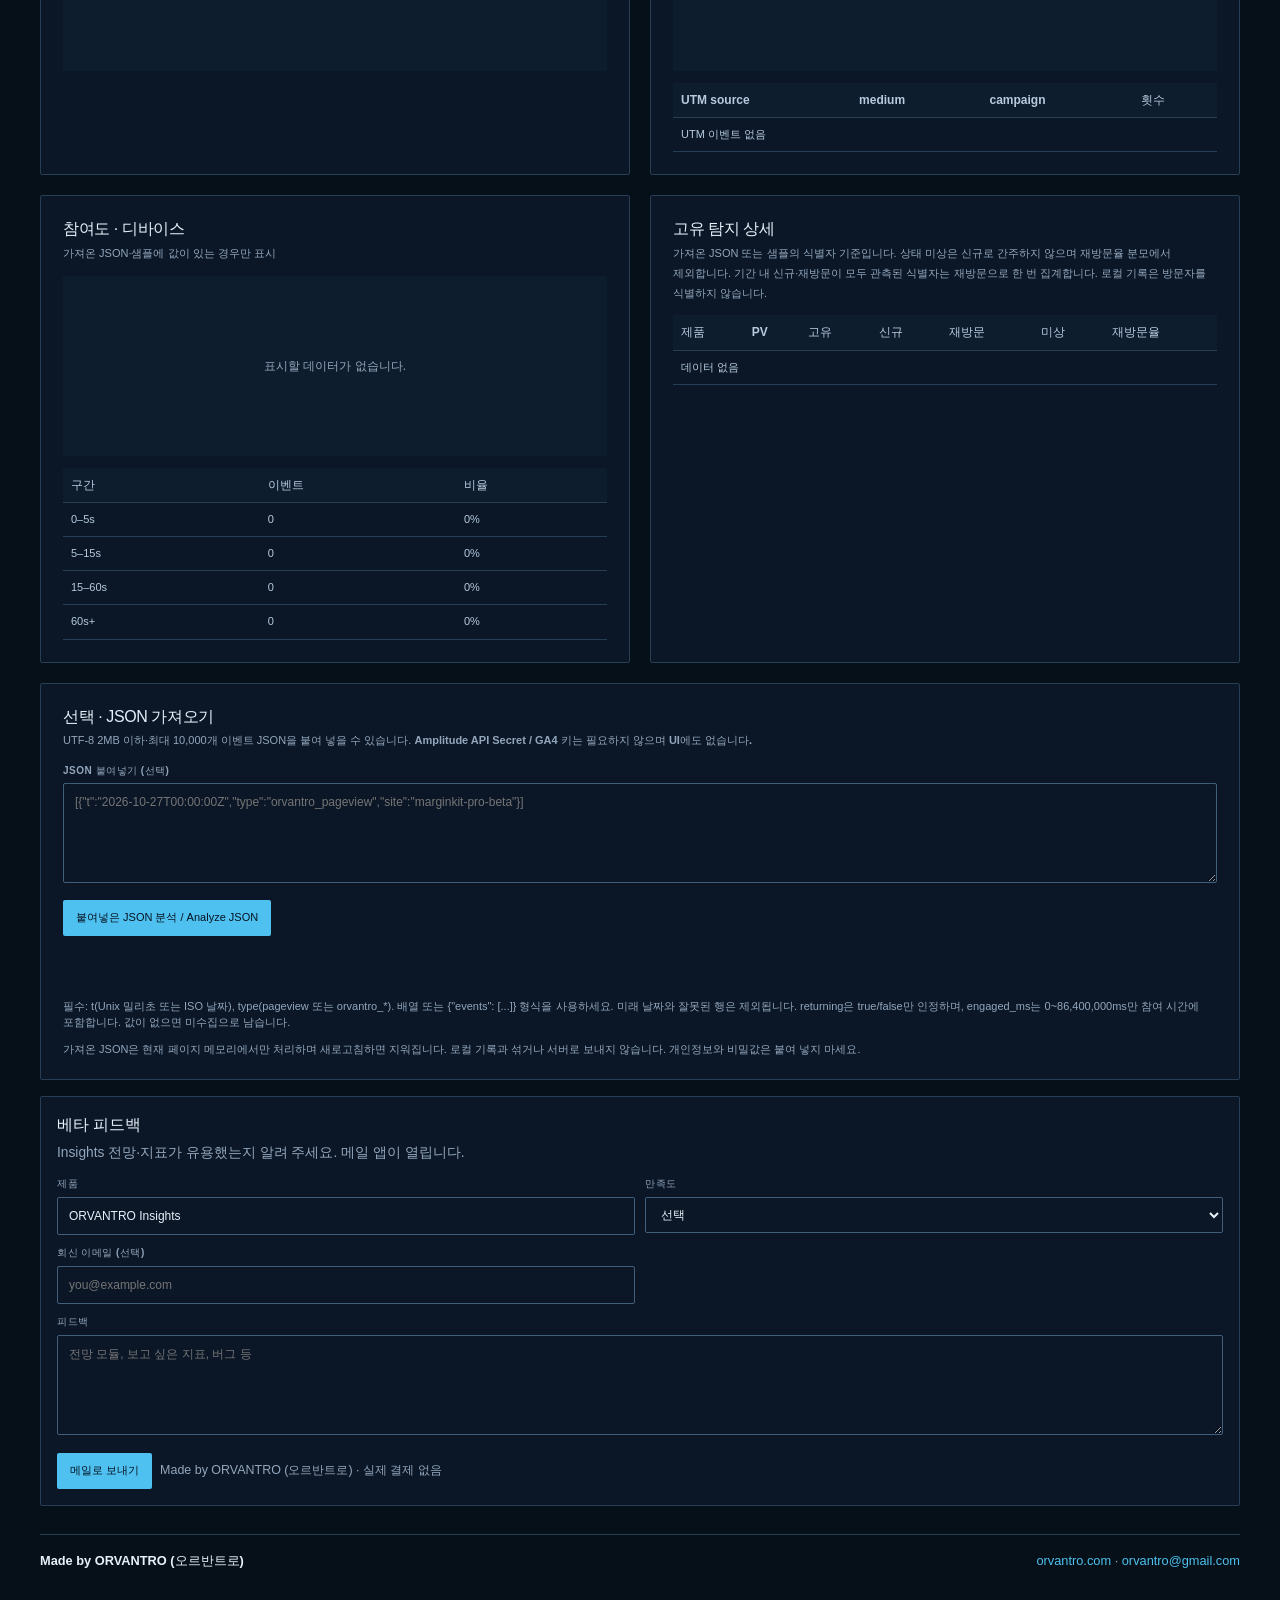
==== commit abfbbe0c: "Clarify Insights data sources in the shared navy-cyan visual system Distinguish samples, local data " ====
--- a/index.html
+++ b/index.html
@@ -7,15 +7,16 @@
   <meta name="viewport" content="width=device-width, initial-scale=1.0">
   <meta name="description" content="ORVANTRO Insights — 외부 전송 없이 이 브라우저의 선택적 로컬 기록과 가져온 JSON을 확인합니다.">
   <meta name="theme-color" content="#061018">
-  <title>ORVANTRO Insights — 전망 · 방문 분석</title>
+  <title>ORVANTRO Insights — 데이터 출처 · 기록 분석</title>
   <link rel="stylesheet" href="./insights.css">
+  <link rel="stylesheet" href="./visual.css">
 </head>
 <body>
   <div class="shell">
     <header class="topbar">
       <div class="brand-block">
-        <div class="brand">ORVANTRO <span>· 오르반트로</span></div>
-        <div class="brand-sub">Insights · 로컬 기록 · 데이터 미리보기</div>
+        <div class="brand">ORVANTRO</div>
+        <div class="brand-sub">DATA WORKSPACE / BETA</div>
       </div>
       <div class="top-links">
         <span class="pill">BETA · 외부 분석 전송 없음</span>
@@ -25,22 +26,21 @@
     </header>
 
     <section class="hero" aria-label="Insights 소개">
-      <div class="hero-brand">ORVANTRO</div>
-      <h1>Insights — 데이터 출처부터 확인합니다</h1>
+      <div class="hero-brand">Insights.</div>
+      <h1>숫자보다 먼저, 출처부터.</h1>
       <p>기록을 켜지 않아도 샘플을 탐색하거나 JSON을 가져와 분석할 수 있습니다. 로컬 기록은 선택 기능입니다. 이 페이지는 전체 방문자 통계나 관리자 전용 콘솔이 아닙니다.</p>
-      <div class="notice">기록은 기본적으로 꺼져 있습니다. 켜면 이 브라우저의 같은 출처에 페이지 이름과 시각만 최대 800개·최근 30일 범위로 저장합니다. 외부 분석 서버, 위치 조회, 방문자 식별자는 사용하지 않습니다. <strong>orvantro.com과 github.io의 기록은 분리됩니다.</strong> 통합 이전의 FeeROI·SellerBill·Markit 기록은 이전 제품 이름으로 유지합니다.</div>
-    </section>
-    <section class="panel" aria-label="현재 데이터 출처" style="margin-bottom:18px">
+
+    </section>
+    <section class="panel source-panel" aria-label="현재 데이터 출처" style="margin-bottom:18px">
       <h2 id="sourceStatus" role="status">데이터 확인 중 / Loading</h2>
       <p class="lead" id="sourceScope">데이터 출처를 확인하고 있습니다.</p>
       <div class="actions-row">
-        <button type="button" class="btn btn-primary" id="btnUseSample">기록 없이 샘플 둘러보기 / Explore demo</button>
-        <a class="btn btn-ghost" href="#importPanel">JSON 파일 내용 가져오기 / Import</a>
+        <button type="button" class="btn btn-primary" id="btnUseSample">샘플로 둘러보기</button>
+        <a class="btn btn-ghost" href="#importPanel">JSON 가져오기 ↗</a>
       </div>
       <p class="help-note">현재는 선택한 데이터의 진단 도구입니다. 전체 사이트·고객의 통합 통계에는 별도 수집 서버와 관리자 인증이 필요하며, 지금 연결되어 있지 않습니다.</p>
     </section>
-    <section class="panel" aria-label="로컬 기록 설정" style="margin-bottom:18px">
-      <h2>로컬 기록 설정</h2>
+    <details class="record-settings" id="local-settings"><summary>이 브라우저의 로컬 기록 설정 <span>OPTIONAL · 기본 꺼짐</span></summary><div class="settings-body">
       <p class="lead">이 기기에서 직접 확인할 때만 켜세요. 같은 github.io 출처의 ORVANTRO 제품에 적용됩니다. 끄면 새 기록을 멈추고, 지우면 기존 분석 기록을 삭제합니다.</p>
       <div class="actions-row">
         <button type="button" class="btn btn-primary" id="btnEnableLocal">로컬 기록 켜기</button>
@@ -48,7 +48,8 @@
         <button type="button" class="btn btn-ghost" id="btnClearLocal">로컬 기록 지우기</button>
       </div>
       <p class="help-note" id="privacyStatus" role="status"></p>
-    </section>
+      <div class="notice">기록은 기본적으로 꺼져 있습니다. 켜면 이 브라우저의 같은 출처에 페이지 이름과 시각만 최대 800개·최근 30일 범위로 저장합니다. 외부 분석 서버, 위치 조회, 방문자 식별자는 사용하지 않습니다. <strong>orvantro.com과 github.io의 기록은 분리됩니다.</strong> 통합 이전의 FeeROI·SellerBill·Markit 기록은 이전 제품 이름으로 유지합니다.</div>
+    </div></details>
 
     <div class="empty-guide" id="emptyGuide" hidden>
       <strong>아직 이 브라우저에 수집된 이벤트가 없습니다.</strong><br>
@@ -114,7 +115,7 @@
     <div class="grid-2">
       <section class="panel" aria-label="일별 추세">
         <h2>일별 추세 · 전망</h2>
-        <p class="lead">실선은 관측, 점선·황색은 향후 7–14일 <span class="est-tag">추정</span> 입니다.</p>
+        <p class="lead">단위: 페이지뷰. 실선은 관측, 점선·황갈색은 향후 7–14일 <span class="est-tag">추정</span> 입니다.</p>
         <canvas class="chart" id="trendChart" aria-hidden="true"></canvas>
         <div class="chart-empty" id="trendEmpty">표시할 추세가 없습니다. 기간·필터를 바꿔 보세요.</div>
       </section>
--- a/visual.css
+++ b/visual.css
@@ -0,0 +1,14 @@
+/* ORVANTRO / Insights — a source-led analytical workspace. */
+:root{--bg0:#061018;--bg1:#0b1a2b;--ink:#e7f1fb;--muted:#93a6bc;--line:#283e54;--accent:#4ec1f0;--accent-2:#4ec1f0;--warn:#e5bb62;--ok:#4ec1f0;--bad:#ef998e;--panel:#0b1727;--panel-solid:#0b1727;--sample:#e5bb62;--radius:2px;--font-display:Arial,'Noto Sans CJK KR',sans-serif;--font-body:Arial,'Noto Sans CJK KR','Noto Sans KR',sans-serif;--font-mono:monospace}
+body{background:#061018;font-size:13px}body::before,body::after{display:none}.shell{width:min(1344px,calc(100% - 80px));padding-top:0}.topbar{min-height:83px;margin:0;border-bottom:1px solid #283e54;animation:none}.brand{font-size:14px;letter-spacing:.08em}.brand-sub{font-size:10px;letter-spacing:.09em;color:#93a6bc}.top-links{gap:15px}.pill{border:0;border-radius:1px;background:#142c3f;color:#b6dcee;padding:5px 8px;font-size:9px;letter-spacing:.03em}.link-chip{border:0;border-radius:0;background:transparent;padding:0;font-size:11px;font-weight:400;color:#b7cadf}
+.hero{margin:31px 0 24px;display:grid;grid-template-columns:1fr 1fr;column-gap:50px;align-items:end;animation:none}.hero-brand{font:normal 68px/1 Georgia,serif;letter-spacing:-3px;background:none;color:#e7f1fb;grid-column:1}.hero h1{grid-column:1;font-size:17px;font-weight:500;margin-top:15px;letter-spacing:-.4px}.hero p{grid-column:2;grid-row:1/3;max-width:480px;font-size:12px;color:#93a6bc;line-height:1.9;margin:0 0 3px;justify-self:end}.hero .notice{display:none}
+.source-panel{display:grid;grid-template-columns:1fr auto;gap:6px 30px;padding:20px 23px!important;border-left:3px solid #4ec1f0!important;margin-bottom:12px!important;background:#0d2133!important}.source-panel h2{font-size:14px!important;font-weight:600}.source-panel .lead{font-size:11px;max-width:780px}.source-panel .actions-row{grid-column:2;grid-row:1/3;margin:0;align-items:center;animation:none}.source-panel>.help-note{grid-column:1/-1;font-size:10px;margin:3px 0 0;max-width:none}.source-panel .btn{font-size:11px;padding:10px 12px}
+.record-settings{margin:0 0 22px;border-bottom:1px solid var(--line);padding:10px 0 13px;color:var(--muted)}.record-settings summary{cursor:pointer;font-size:11px;line-height:1.7;list-style-position:inside}.record-settings summary span{float:right;font-family:monospace;font-size:10px;color:#93a6bc}.record-settings .settings-body{padding:15px 0 4px;max-width:960px}.record-settings .notice{background:#142c3f;color:#b6dcee;border:0;border-radius:0;font-size:11px;margin-bottom:15px}.record-settings .lead{font-size:12px;margin-bottom:12px}
+.empty-guide{border:0;border-left:2px solid #e5bb62;border-radius:0;background:#231f17;color:#e5bb62;font-size:11px;line-height:1.8;padding:11px 16px;margin-bottom:20px;animation:none}.empty-guide strong{color:#e5bb62}.filters{grid-template-columns:1fr 1fr 1fr 110px;gap:18px;margin-bottom:15px;animation:none}.field label{font-size:10px;color:#93a6bc;letter-spacing:.05em}.field input,.field select,.field textarea{background:#0b1727;border-radius:2px;border-color:#283e54;font-size:12px;padding:9px 11px}.filters .btn{min-height:38px}.actions-row{animation:none;gap:9px;margin-bottom:11px}.btn{border-radius:2px;font-size:11px;font-weight:500;padding:9px 13px;min-height:36px}.btn-primary{background:#4ec1f0;color:#0b1727}.btn-primary:hover{background:#80dbfc}.btn-ghost{background:transparent;border-color:#283e54;color:#b6dcee}.status-line{font-size:10px;margin-bottom:19px;color:#93a6bc;min-height:16px}.kpi-grid{gap:0;border-top:1px solid #283e54;border-bottom:1px solid #283e54;margin-bottom:23px}.kpi{background:transparent;border:0;border-right:1px solid #283e54;border-radius:0;padding:20px 23px 21px;backdrop-filter:none;animation:none}.kpi:first-child{padding-left:0}.kpi:last-child{border-right:0}.kpi .label{font-size:10px;letter-spacing:.04em}.kpi .value{font:400 39px/1.2 Arial,'Noto Sans CJK KR',sans-serif;letter-spacing:-1.2px;margin-top:9px;color:#e7f1fb}.kpi .hint{font-size:10px;color:#93a6bc;margin-top:10px}
+.panel{border-radius:2px;backdrop-filter:none;background:#0b1727;border-color:#283e54;padding:22px}.panel h2{font-size:16px;font-weight:500;letter-spacing:-.4px}.panel .lead{font-size:11px;color:#93a6bc;line-height:1.8}.grid-2{grid-template-columns:minmax(0,1.9fr) minmax(280px,1fr);gap:20px;margin-bottom:20px}.grid-3,.grid-2-eq{gap:20px;margin-bottom:20px}.chart{height:235px;margin-top:16px;background:none;border:0;border-radius:0}.chart-empty{background:#0e1d2d;border:0;border-radius:0;color:#93a6bc;font-size:12px;min-height:180px;padding:40px 20px}.outlook{background:#0d2133;border:0}.outlook-list li{border-bottom:1px solid #283e54;color:#b7cadf;font-size:12px;padding:12px 0}.outlook-list strong{color:#b6dcee}.outlook-list small{color:#93a6bc}.est-tag{color:#e5bb62;background:#231f17;border-radius:0;border:0;font-size:9px}.bar-track{background:#1c3044;border-radius:0}.bar-fill{background:#4ec1f0;border-radius:0}.bar-row{font-size:11px}.bar-label,.bar-count{color:#b7cadf}.help-note{color:#93a6bc;font-size:11px}.map-wrap{background:#0e1d2d;border:0;border-radius:0}.map-dot{fill:#4ec1f0}table{font-size:11px}th{color:#b7cadf;background:#0e1d2d}td{color:#b7cadf;border-color:#283e54}.table-wrap{border:0;border-radius:0;overflow-x:auto;max-width:100%}.feedback-box{background:#0e1d2d;border-radius:2px;border-color:#283e54}.foot{color:#93a6bc;border-color:#283e54}.foot a{color:#4ec1f0}
+@media(max-width:1000px){.shell{width:calc(100% - 40px)}.source-panel{grid-template-columns:1fr}.source-panel .actions-row{grid-column:1;grid-row:auto;margin-top:8px}.hero{gap:30px}.hero-brand{font-size:60px}.grid-2,.grid-3,.grid-2-eq{grid-template-columns:1fr}}
+@media(max-width:640px){.shell{width:calc(100% - 36px)}.topbar{padding:18px 0;gap:16px}.brand{font-size:12px}.brand-sub{font-size:9px}.top-links{gap:12px}.top-links .pill{display:none}.hero{display:block;margin:28px 0 22px}.hero-brand{font-size:58px}.hero h1{font-size:17px;margin-top:13px}.hero p{font-size:11px;line-height:1.9;margin-top:14px}.source-panel{padding:18px!important}.source-panel .actions-row{display:grid;grid-template-columns:1fr}.source-panel .btn{text-align:center}.record-settings summary span{float:none;display:block;margin-left:14px;margin-top:3px}.empty-guide{font-size:10px}.filters{grid-template-columns:1fr 1fr;gap:11px}.kpi-grid{grid-template-columns:1fr 1fr}.kpi,.kpi:first-child{padding:17px 14px}.kpi:nth-child(2){border-right:0}.kpi:nth-child(-n+2){border-bottom:1px solid #283e54}.kpi .value{font-size:31px}.panel{padding:19px}.grid-2,.grid-3,.grid-2-eq{gap:15px;margin-bottom:15px}.chart{height:210px}.actions-row .btn{white-space:normal}.hero-brand{letter-spacing:-2px}}
+.outlook::before{display:none}.outlook-list{gap:0}.outlook-list li{background:transparent;border:0;border-bottom:1px solid #283e54;border-radius:0}.outlook-list li:last-child{border-bottom:0}.geo-cell{background:#0e1d2d;border-radius:0;border-color:#283e54}.geo-cell .heat{background:#1c3044;border-radius:0}.geo-cell .heat>span{background:#4ec1f0}
+@media(min-width:1001px){.hero{margin:24px 0 20px}.hero-brand{font-size:62px}.source-panel{padding:16px 23px!important}.record-settings{margin-bottom:15px;padding-bottom:10px}.kpi{padding-top:16px;padding-bottom:17px}.kpi .value{font-size:36px}.kpi-grid{margin-bottom:18px}}
+html{color-scheme:dark}.field input,.field select,.field textarea{border-color:#415f7b}.btn-ghost{border-color:#415f7b}.btn-primary{color:#061321}.btn-primary:hover{color:#061321}.source-panel .lead{color:#a8c4dc}.source-panel>.help-note{color:#94abc2}.hero h1{color:#b6dcee}.est-tag{border:1px solid #6f5b32}.outlook-list strong{color:#c3e5f8}.status-line[data-tone=ok]{color:#70d6f7}.top-links .pill{color:#a8dcf3}.foot a{color:#4ec1f0}
+@media(prefers-reduced-motion:reduce){*{animation:none!important;transition:none!important;scroll-behavior:auto!important}}
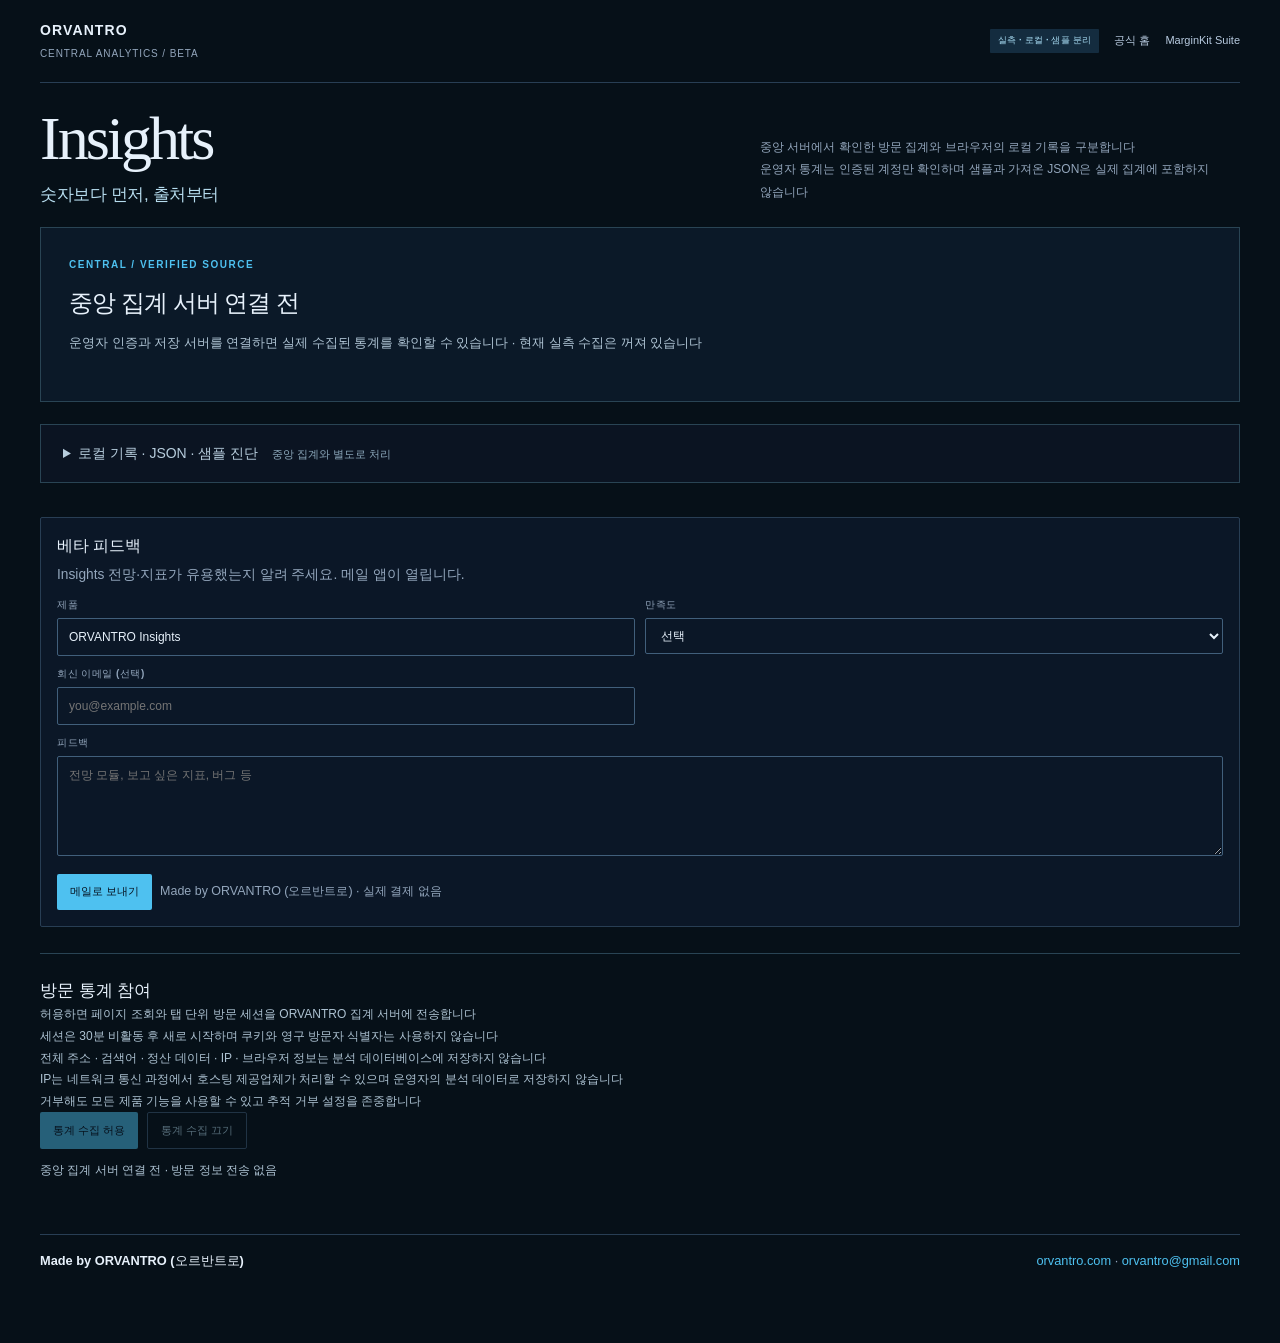
==== commit b9ce5f75: "Add opt-in central analytics, protected operator dashboard and team workspaces" ====
--- a/index.html
+++ b/index.html
@@ -1,267 +1,289 @@
-<!DOCTYPE html>
-<html lang="ko" data-orvantro-site="orvantro-insights">
-<head>
-  <meta charset="UTF-8">
-  <meta name="referrer" content="no-referrer">
-  <meta http-equiv="Content-Security-Policy" content="default-src 'self'; script-src 'self'; style-src 'self' 'unsafe-inline'; img-src 'self' data:; connect-src 'none'; object-src 'none'; base-uri 'none'; form-action 'none'; upgrade-insecure-requests">
-  <meta name="viewport" content="width=device-width, initial-scale=1.0">
-  <meta name="description" content="ORVANTRO Insights — 외부 전송 없이 이 브라우저의 선택적 로컬 기록과 가져온 JSON을 확인합니다.">
-  <meta name="theme-color" content="#061018">
-  <title>ORVANTRO Insights — 데이터 출처 · 기록 분석</title>
-  <link rel="stylesheet" href="./insights.css">
+<!DOCTYPE html>
+<html lang="ko" data-orvantro-site="orvantro-insights">
+<head>
+  <meta charset="UTF-8">
+  <meta name="referrer" content="no-referrer">
+  <meta http-equiv="Content-Security-Policy" content="default-src 'self'; script-src 'self'; style-src 'self' 'unsafe-inline'; img-src 'self' data:; connect-src 'self'; object-src 'none'; base-uri 'none'; form-action 'none'; upgrade-insecure-requests">
+  <meta name="viewport" content="width=device-width, initial-scale=1.0">
+  <meta name="description" content="ORVANTRO Insights — 중앙 방문 집계와 운영자 대시보드, 별도로 분리된 로컬 데이터 진단.">
+  <meta name="theme-color" content="#061018">
+  <title>ORVANTRO Insights — 방문 집계 · 데이터 진단</title>
+  <link rel="stylesheet" href="./insights.css">
   <link rel="stylesheet" href="./visual.css">
-</head>
-<body>
-  <div class="shell">
-    <header class="topbar">
-      <div class="brand-block">
-        <div class="brand">ORVANTRO</div>
-        <div class="brand-sub">DATA WORKSPACE / BETA</div>
-      </div>
-      <div class="top-links">
-        <span class="pill">BETA · 외부 분석 전송 없음</span>
-        <a class="link-chip" href="https://orvantro.com/">공식 홈</a>
-        <a class="link-chip" href="https://judanvy8-netizen.github.io/marginkit-pro-beta/">MarginKit Suite</a>
-      </div>
-    </header>
+  <link rel="stylesheet" href="./central.css">
+</head>
+<body>
+  <div class="shell">
+    <header class="topbar">
+      <div class="brand-block">
+        <div class="brand">ORVANTRO</div>
+        <div class="brand-sub">CENTRAL ANALYTICS / BETA</div>
+      </div>
+      <div class="top-links">
+        <span class="pill">실측 · 로컬 · 샘플 분리</span>
+        <a class="link-chip" href="https://orvantro.com/">공식 홈</a>
+        <a class="link-chip" href="https://judanvy8-netizen.github.io/marginkit-pro-beta/">MarginKit Suite</a>
+      </div>
+    </header>
+
+    <section class="hero" aria-label="Insights 소개">
+      <div class="hero-brand">Insights</div>
+      <h1>숫자보다 먼저, 출처부터</h1>
+      <p>중앙 서버에서 확인한 방문 집계와 브라우저의 로컬 기록을 구분합니다<br>운영자 통계는 인증된 계정만 확인하며 샘플과 가져온 JSON은 실제 집계에 포함하지 않습니다</p>
+
+    </section>
+    <section class="central-panel" aria-label="중앙 방문 집계">
+      <p class="eyebrow">CENTRAL / VERIFIED SOURCE</p>
+      <h2 id="centralStatus" role="status">중앙 집계 상태 확인 중</h2>
+      <p id="centralScope">서버 연결과 공개 범위를 확인합니다</p>
+      <div class="central-metrics" id="centralMetrics" hidden><article><small>측정된 페이지 조회</small><strong id="centralPv">—</strong></article><article><small>일별 방문 세션 합계</small><strong id="centralSessions">—</strong></article></div>
+      <div class="actions-row"><a class="btn btn-primary" id="adminLink" hidden>운영자 대시보드 ↗</a></div>
+    </section>
+    <details class="diagnostic-details" id="diagnostics"><summary>로컬 기록 · JSON · 샘플 진단 <span>중앙 집계와 별도로 처리</span></summary>
+    <section class="panel source-panel" aria-label="현재 데이터 출처" style="margin-bottom:18px">
+      <h2 id="sourceStatus" role="status">데이터 확인 중 / Loading</h2>
+      <p class="lead" id="sourceScope">데이터 출처를 확인하고 있습니다.</p>
+      <div class="actions-row">
+        <button type="button" class="btn btn-primary" id="btnUseSample">샘플로 둘러보기</button>
+        <a class="btn btn-ghost" href="#importPanel">JSON 가져오기 ↗</a>
+      </div>
+      <p class="help-note">이 영역은 선택한 로컬 기록·JSON·샘플만 진단합니다 · 중앙 서버의 통계와 합산하거나 서버로 전송하지 않습니다</p>
+    </section>
+    <details class="record-settings" id="local-settings"><summary>이 브라우저의 로컬 기록 설정 <span>OPTIONAL · 기본 꺼짐</span></summary><div class="settings-body">
+      <p class="lead">이 기기에서 직접 확인할 때만 켜세요. 같은 github.io 출처의 ORVANTRO 제품에 적용됩니다. 끄면 새 기록을 멈추고, 지우면 기존 분석 기록을 삭제합니다.</p>
+      <div class="actions-row">
+        <button type="button" class="btn btn-primary" id="btnEnableLocal">로컬 기록 켜기</button>
+        <button type="button" class="btn btn-ghost" id="btnDisableLocal">로컬 기록 끄기</button>
+        <button type="button" class="btn btn-ghost" id="btnClearLocal">로컬 기록 지우기</button>
+      </div>
+      <p class="help-note" id="privacyStatus" role="status"></p>
+      <div class="notice">기록은 기본적으로 꺼져 있습니다. 켜면 이 브라우저의 같은 출처에 페이지 이름과 시각만 최대 800개·최근 30일 범위로 저장합니다. 외부 분석 서버, 위치 조회, 방문자 식별자는 사용하지 않습니다. <strong>orvantro.com과 github.io의 기록은 분리됩니다.</strong> 통합 이전의 FeeROI·SellerBill·Markit 기록은 이전 제품 이름으로 유지합니다.</div>
+    </div></details>
+
+    <div class="empty-guide" id="emptyGuide" hidden>
+      <strong>아직 이 브라우저에 수집된 이벤트가 없습니다.</strong><br>
+      데이터가 없다는 뜻이지 실제 방문자가 0명이라는 뜻은 아닙니다. 기록을 켜지 않고도 위의 샘플 또는 JSON 가져오기를 사용할 수 있습니다. 로컬 기록을 선택해 켜도 다른 기기·출처의 방문은 나타나지 않습니다.
+    </div>
+
+    <div class="filters" aria-label="필터">
+      <div class="field">
+        <label for="filterRange">기간</label>
+        <select id="filterRange">
+          <option value="7">최근 7일</option>
+          <option value="14" selected>최근 14일</option>
+          <option value="30">최근 30일</option>
+        </select>
+      </div>
+      <div class="field">
+        <label for="filterProduct">제품</label>
+        <select id="filterProduct"></select>
+      </div>
+      <div class="field">
+        <label for="filterCountry">국가</label>
+        <select id="filterCountry">
+          <option value="all">전체 국가</option>
+        </select>
+      </div>
+      <div class="field">
+        <label>&nbsp;</label>
+        <button type="button" class="btn btn-ghost" id="btnRefresh" style="width:100%">새로고침</button>
+      </div>
+    </div>
+
+    <div class="actions-row">
+      <button type="button" class="btn btn-primary" id="btnLive">로컬 기록</button>
+      <button type="button" class="btn btn-ghost" id="btnImport">JSON 가져오기 (선택)</button>
+      <button type="button" class="btn btn-ghost" id="btnClearImport">가져오기 지우기</button>
+    </div>
+    <p class="status-line" id="statusLine" role="status">불러오는 중…</p>
+
+
+    <section class="kpi-grid" aria-label="핵심 지표">
+      <article class="kpi">
+        <div class="label">고유 방문자</div>
+        <div class="value" id="kpiVisitors">—</div>
+        <div class="hint" id="kpiVisitorsHint">로딩</div>
+      </article>
+      <article class="kpi">
+        <div class="label">페이지뷰</div>
+        <div class="value" id="kpiPageviews">—</div>
+        <div class="hint" id="kpiPageviewsHint">로딩</div>
+      </article>
+      <article class="kpi">
+        <div class="label">재방문율</div>
+        <div class="value" id="kpiReturning">—</div>
+        <div class="hint" id="kpiReturningHint">unique vs returning</div>
+      </article>
+      <article class="kpi">
+        <div class="label">평균 참여</div>
+        <div class="value" id="kpiEngage">—</div>
+        <div class="hint" id="kpiEngageHint">heartbeat</div>
+      </article>
+    </section>
+
+    <div class="grid-2">
+      <section class="panel" aria-label="일별 추세">
+        <h2>일별 추세 · 전망</h2>
+        <p class="lead">단위: 페이지뷰. 실선은 관측, 점선·황갈색은 향후 7–14일 <span class="est-tag">추정</span> 입니다.</p>
+        <canvas class="chart" id="trendChart" aria-hidden="true"></canvas>
+        <div class="chart-empty" id="trendEmpty">표시할 추세가 없습니다. 기간·필터를 바꿔 보세요.</div>
+      </section>
+      <section class="panel outlook" aria-label="전망 노트">
+        <h2>Outlook / 전망</h2>
+        <p class="lead">지표 기반 정성 노트. 예측은 단순 선형 추세이며 확정이 아닙니다.</p>
+        <ul class="outlook-list" id="outlookList"></ul>
+      </section>
+    </div>
+
+    <div class="grid-3">
+      <section class="panel" aria-label="제품별 트래픽">
+        <h2>제품별 트래픽</h2>
+        <p class="lead">사이트(퍼널)별 페이지뷰</p>
+        <div class="bars" id="siteBars"></div>
+      </section>
+      <section class="panel" aria-label="국가·지역">
+        <h2>국가 / 지역 맵</h2>
+        <p class="lead">가져온 JSON·샘플에 있는 국가만 표시 · 위치 조회 없음</p>
+        <div class="geo-map" id="geoMap"></div>
+        <div class="bars" id="countryBars"></div>
+      </section>
+      <section class="panel" aria-label="전망 수치">
+        <h2>전망 수치표</h2>
+        <p class="lead">일별 예상 페이지뷰 (추정)</p>
+        <div class="table-wrap">
+          <table>
+            <thead><tr><th>날짜</th><th>예상 PV</th></tr></thead>
+            <tbody id="forecastTableBody"></tbody>
+          </table>
+        </div>
+      </section>
+    </div>
+
+    <div class="grid-2-eq">
+      <section class="panel" aria-label="경로 퍼널">
+        <h2>경로 퍼널</h2>
+        <p class="lead">방문 경로(path) Top 순위</p>
+        <div class="funnel" id="pathFunnel"></div>
+      </section>
+      <section class="panel" aria-label="리퍼러·UTM">
+        <h2>리퍼러 / UTM</h2>
+        <p class="lead">유입 출처와 캠페인 파라미터</p>
+        <div class="bars" id="refBars"></div>
+        <div class="table-wrap" style="margin-top:12px">
+          <table>
+            <thead><tr><th>UTM source</th><th>medium</th><th>campaign</th><th>횟수</th></tr></thead>
+            <tbody id="utmTableBody"></tbody>
+          </table>
+        </div>
+      </section>
+    </div>
+
+    <div class="grid-2-eq">
+      <section class="panel" aria-label="참여도">
+        <h2>참여도 · 디바이스</h2>
+        <p class="lead">가져온 JSON·샘플에 값이 있는 경우만 표시</p>
+        <div class="bars" id="deviceBars"></div>
+        <div class="table-wrap" style="margin-top:12px">
+          <table>
+            <thead><tr><th>구간</th><th>이벤트</th><th>비율</th></tr></thead>
+            <tbody id="engageTableBody"></tbody>
+          </table>
+        </div>
+      </section>
+      <section class="panel" aria-label="고유·중복 체크">
+        <h2>고유 탐지 상세</h2>
+        <p class="lead">가져온 JSON 또는 샘플의 식별자 기준입니다. 상태 미상은 신규로 간주하지 않으며 재방문율 분모에서 제외합니다. 기간 내 신규·재방문이 모두 관측된 식별자는 재방문으로 한 번 집계합니다. 로컬 기록은 방문자를 식별하지 않습니다.</p>
+        <div class="table-wrap">
+          <table>
+            <thead>
+              <tr><th>제품</th><th>PV</th><th>고유</th><th>신규</th><th>재방문</th><th>미상</th><th>재방문율</th></tr>
+            </thead>
+            <tbody id="uniqTableBody"></tbody>
+          </table>
+        </div>
+      </section>
+    </div>
+
+    <section class="panel" style="margin-bottom:14px" aria-label="선택적 JSON" id="importPanel">
+      <h2>선택 · JSON 가져오기</h2>
+      <p class="lead">
+        UTF-8 2MB 이하·최대 10,000개 이벤트 JSON을 붙여 넣을 수 있습니다.
+        <strong>Amplitude API Secret / GA4 키는 필요하지 않으며 UI에도 없습니다.</strong>
+      </p>
+      <div class="import-box">
+        <div class="field">
+          <label for="importJson">JSON 붙여넣기 (선택)</label>
+          <textarea id="importJson" placeholder='[{"t":"2026-10-27T00:00:00Z","type":"orvantro_pageview","site":"marginkit-pro-beta"}]'></textarea>
+        </div>
+        <div class="actions-row"><button type="button" class="btn btn-primary" id="btnImportHere">붙여넣은 JSON 분석 / Analyze JSON</button></div>
+        <p class="status-line" id="importFeedback" role="status" aria-live="polite"></p>
+        <p class="help-note">필수: t(Unix 밀리초 또는 ISO 날짜), type(pageview 또는 orvantro_*). 배열 또는 {"events": [...]} 형식을 사용하세요. 미래 날짜와 잘못된 행은 제외됩니다. returning은 true/false만 인정하며, engaged_ms는 0~86,400,000ms만 참여 시간에 포함합니다. 값이 없으면 미수집으로 남습니다.</p>
+        <p class="help-note">
+          가져온 JSON은 현재 페이지 메모리에서만 처리하며 새로고침하면 지워집니다. 로컬 기록과 섞거나 서버로 보내지 않습니다. 개인정보와 비밀값은 붙여 넣지 마세요.
+        </p>
+      </div>
+    </section>
+
+    </details>
 
-    <section class="hero" aria-label="Insights 소개">
-      <div class="hero-brand">Insights.</div>
-      <h1>숫자보다 먼저, 출처부터.</h1>
-      <p>기록을 켜지 않아도 샘플을 탐색하거나 JSON을 가져와 분석할 수 있습니다. 로컬 기록은 선택 기능입니다. 이 페이지는 전체 방문자 통계나 관리자 전용 콘솔이 아닙니다.</p>
-
-    </section>
-    <section class="panel source-panel" aria-label="현재 데이터 출처" style="margin-bottom:18px">
-      <h2 id="sourceStatus" role="status">데이터 확인 중 / Loading</h2>
-      <p class="lead" id="sourceScope">데이터 출처를 확인하고 있습니다.</p>
-      <div class="actions-row">
-        <button type="button" class="btn btn-primary" id="btnUseSample">샘플로 둘러보기</button>
-        <a class="btn btn-ghost" href="#importPanel">JSON 가져오기 ↗</a>
-      </div>
-      <p class="help-note">현재는 선택한 데이터의 진단 도구입니다. 전체 사이트·고객의 통합 통계에는 별도 수집 서버와 관리자 인증이 필요하며, 지금 연결되어 있지 않습니다.</p>
-    </section>
-    <details class="record-settings" id="local-settings"><summary>이 브라우저의 로컬 기록 설정 <span>OPTIONAL · 기본 꺼짐</span></summary><div class="settings-body">
-      <p class="lead">이 기기에서 직접 확인할 때만 켜세요. 같은 github.io 출처의 ORVANTRO 제품에 적용됩니다. 끄면 새 기록을 멈추고, 지우면 기존 분석 기록을 삭제합니다.</p>
-      <div class="actions-row">
-        <button type="button" class="btn btn-primary" id="btnEnableLocal">로컬 기록 켜기</button>
-        <button type="button" class="btn btn-ghost" id="btnDisableLocal">로컬 기록 끄기</button>
-        <button type="button" class="btn btn-ghost" id="btnClearLocal">로컬 기록 지우기</button>
-      </div>
-      <p class="help-note" id="privacyStatus" role="status"></p>
-      <div class="notice">기록은 기본적으로 꺼져 있습니다. 켜면 이 브라우저의 같은 출처에 페이지 이름과 시각만 최대 800개·최근 30일 범위로 저장합니다. 외부 분석 서버, 위치 조회, 방문자 식별자는 사용하지 않습니다. <strong>orvantro.com과 github.io의 기록은 분리됩니다.</strong> 통합 이전의 FeeROI·SellerBill·Markit 기록은 이전 제품 이름으로 유지합니다.</div>
-    </div></details>
-
-    <div class="empty-guide" id="emptyGuide" hidden>
-      <strong>아직 이 브라우저에 수집된 이벤트가 없습니다.</strong><br>
-      데이터가 없다는 뜻이지 실제 방문자가 0명이라는 뜻은 아닙니다. 기록을 켜지 않고도 위의 샘플 또는 JSON 가져오기를 사용할 수 있습니다. 로컬 기록을 선택해 켜도 다른 기기·출처의 방문은 나타나지 않습니다.
-    </div>
-
-    <div class="filters" aria-label="필터">
-      <div class="field">
-        <label for="filterRange">기간</label>
-        <select id="filterRange">
-          <option value="7">최근 7일</option>
-          <option value="14" selected>최근 14일</option>
-          <option value="30">최근 30일</option>
-        </select>
-      </div>
-      <div class="field">
-        <label for="filterProduct">제품</label>
-        <select id="filterProduct"></select>
-      </div>
-      <div class="field">
-        <label for="filterCountry">국가</label>
-        <select id="filterCountry">
-          <option value="all">전체 국가</option>
-        </select>
-      </div>
-      <div class="field">
-        <label>&nbsp;</label>
-        <button type="button" class="btn btn-ghost" id="btnRefresh" style="width:100%">새로고침</button>
-      </div>
-    </div>
-
-    <div class="actions-row">
-      <button type="button" class="btn btn-primary" id="btnLive">로컬 기록</button>
-      <button type="button" class="btn btn-ghost" id="btnImport">JSON 가져오기 (선택)</button>
-      <button type="button" class="btn btn-ghost" id="btnClearImport">가져오기 지우기</button>
-    </div>
-    <p class="status-line" id="statusLine" role="status">불러오는 중…</p>
-
-
-    <section class="kpi-grid" aria-label="핵심 지표">
-      <article class="kpi">
-        <div class="label">고유 방문자</div>
-        <div class="value" id="kpiVisitors">—</div>
-        <div class="hint" id="kpiVisitorsHint">로딩</div>
-      </article>
-      <article class="kpi">
-        <div class="label">페이지뷰</div>
-        <div class="value" id="kpiPageviews">—</div>
-        <div class="hint" id="kpiPageviewsHint">로딩</div>
-      </article>
-      <article class="kpi">
-        <div class="label">재방문율</div>
-        <div class="value" id="kpiReturning">—</div>
-        <div class="hint" id="kpiReturningHint">unique vs returning</div>
-      </article>
-      <article class="kpi">
-        <div class="label">평균 참여</div>
-        <div class="value" id="kpiEngage">—</div>
-        <div class="hint" id="kpiEngageHint">heartbeat</div>
-      </article>
+    <section class="feedback" id="feedback" aria-label="베타 피드백">
+      <h2>베타 피드백</h2>
+      <p class="lead">Insights 전망·지표가 유용했는지 알려 주세요. 메일 앱이 열립니다.</p>
+      <form >
+        <div class="grid">
+          <div class="field">
+            <label for="ov-product">제품</label>
+            <input id="ov-product" name="product" value="ORVANTRO Insights" readonly>
+          </div>
+          <div class="field">
+            <label for="ov-rating">만족도</label>
+            <select id="ov-rating" name="rating" required>
+              <option value="">선택</option>
+              <option>매우 만족</option>
+              <option>만족</option>
+              <option>보통</option>
+              <option>아쉬움</option>
+              <option>개선 필요</option>
+            </select>
+          </div>
+          <div class="field">
+            <label for="ov-email">회신 이메일 (선택)</label>
+            <input id="ov-email" name="email" type="email" placeholder="you@example.com">
+          </div>
+          <div class="field full">
+            <label for="ov-body">피드백</label>
+            <textarea id="ov-body" name="body" required placeholder="전망 모듈, 보고 싶은 지표, 버그 등"></textarea>
+          </div>
+        </div>
+        <div class="actions">
+          <button type="submit" class="btn btn-primary">메일로 보내기</button>
+          <span class="hint">Made by ORVANTRO (오르반트로) · 실제 결제 없음</span>
+        </div>
+      </form>
+    </section>
+
+    <section class="central-consent" aria-label="중앙 방문 통계 설정">
+      <h2>방문 통계 참여</h2>
+      <p>허용하면 페이지 조회와 탭 단위 방문 세션을 ORVANTRO 집계 서버에 전송합니다<br>세션은 30분 비활동 후 새로 시작하며 쿠키와 영구 방문자 식별자는 사용하지 않습니다<br>전체 주소 · 검색어 · 정산 데이터 · IP · 브라우저 정보는 분석 데이터베이스에 저장하지 않습니다<br>IP는 네트워크 통신 과정에서 호스팅 제공업체가 처리할 수 있으며 운영자의 분석 데이터로 저장하지 않습니다<br>거부해도 모든 제품 기능을 사용할 수 있고 추적 거부 설정을 존중합니다</p>
+      <div class="actions-row"><button type="button" class="btn btn-primary" id="central-allow" disabled>통계 수집 허용</button><button type="button" class="btn btn-ghost" id="central-deny" disabled>통계 수집 끄기</button></div>
+      <p id="central-consent-status" role="status">중앙 집계 서버 연결 전 · 방문 정보 전송 없음</p>
     </section>
 
-    <div class="grid-2">
-      <section class="panel" aria-label="일별 추세">
-        <h2>일별 추세 · 전망</h2>
-        <p class="lead">단위: 페이지뷰. 실선은 관측, 점선·황갈색은 향후 7–14일 <span class="est-tag">추정</span> 입니다.</p>
-        <canvas class="chart" id="trendChart" aria-hidden="true"></canvas>
-        <div class="chart-empty" id="trendEmpty">표시할 추세가 없습니다. 기간·필터를 바꿔 보세요.</div>
-      </section>
-      <section class="panel outlook" aria-label="전망 노트">
-        <h2>Outlook / 전망</h2>
-        <p class="lead">지표 기반 정성 노트. 예측은 단순 선형 추세이며 확정이 아닙니다.</p>
-        <ul class="outlook-list" id="outlookList"></ul>
-      </section>
-    </div>
-
-    <div class="grid-3">
-      <section class="panel" aria-label="제품별 트래픽">
-        <h2>제품별 트래픽</h2>
-        <p class="lead">사이트(퍼널)별 페이지뷰</p>
-        <div class="bars" id="siteBars"></div>
-      </section>
-      <section class="panel" aria-label="국가·지역">
-        <h2>국가 / 지역 맵</h2>
-        <p class="lead">가져온 JSON·샘플에 있는 국가만 표시 · 위치 조회 없음</p>
-        <div class="geo-map" id="geoMap"></div>
-        <div class="bars" id="countryBars"></div>
-      </section>
-      <section class="panel" aria-label="전망 수치">
-        <h2>전망 수치표</h2>
-        <p class="lead">일별 예상 페이지뷰 (추정)</p>
-        <div class="table-wrap">
-          <table>
-            <thead><tr><th>날짜</th><th>예상 PV</th></tr></thead>
-            <tbody id="forecastTableBody"></tbody>
-          </table>
-        </div>
-      </section>
-    </div>
-
-    <div class="grid-2-eq">
-      <section class="panel" aria-label="경로 퍼널">
-        <h2>경로 퍼널</h2>
-        <p class="lead">방문 경로(path) Top 순위</p>
-        <div class="funnel" id="pathFunnel"></div>
-      </section>
-      <section class="panel" aria-label="리퍼러·UTM">
-        <h2>리퍼러 / UTM</h2>
-        <p class="lead">유입 출처와 캠페인 파라미터</p>
-        <div class="bars" id="refBars"></div>
-        <div class="table-wrap" style="margin-top:12px">
-          <table>
-            <thead><tr><th>UTM source</th><th>medium</th><th>campaign</th><th>횟수</th></tr></thead>
-            <tbody id="utmTableBody"></tbody>
-          </table>
-        </div>
-      </section>
-    </div>
-
-    <div class="grid-2-eq">
-      <section class="panel" aria-label="참여도">
-        <h2>참여도 · 디바이스</h2>
-        <p class="lead">가져온 JSON·샘플에 값이 있는 경우만 표시</p>
-        <div class="bars" id="deviceBars"></div>
-        <div class="table-wrap" style="margin-top:12px">
-          <table>
-            <thead><tr><th>구간</th><th>이벤트</th><th>비율</th></tr></thead>
-            <tbody id="engageTableBody"></tbody>
-          </table>
-        </div>
-      </section>
-      <section class="panel" aria-label="고유·중복 체크">
-        <h2>고유 탐지 상세</h2>
-        <p class="lead">가져온 JSON 또는 샘플의 식별자 기준입니다. 상태 미상은 신규로 간주하지 않으며 재방문율 분모에서 제외합니다. 기간 내 신규·재방문이 모두 관측된 식별자는 재방문으로 한 번 집계합니다. 로컬 기록은 방문자를 식별하지 않습니다.</p>
-        <div class="table-wrap">
-          <table>
-            <thead>
-              <tr><th>제품</th><th>PV</th><th>고유</th><th>신규</th><th>재방문</th><th>미상</th><th>재방문율</th></tr>
-            </thead>
-            <tbody id="uniqTableBody"></tbody>
-          </table>
-        </div>
-      </section>
-    </div>
-
-    <section class="panel" style="margin-bottom:14px" aria-label="선택적 JSON" id="importPanel">
-      <h2>선택 · JSON 가져오기</h2>
-      <p class="lead">
-        UTF-8 2MB 이하·최대 10,000개 이벤트 JSON을 붙여 넣을 수 있습니다.
-        <strong>Amplitude API Secret / GA4 키는 필요하지 않으며 UI에도 없습니다.</strong>
-      </p>
-      <div class="import-box">
-        <div class="field">
-          <label for="importJson">JSON 붙여넣기 (선택)</label>
-          <textarea id="importJson" placeholder='[{"t":"2026-10-27T00:00:00Z","type":"orvantro_pageview","site":"marginkit-pro-beta"}]'></textarea>
-        </div>
-        <div class="actions-row"><button type="button" class="btn btn-primary" id="btnImportHere">붙여넣은 JSON 분석 / Analyze JSON</button></div>
-        <p class="status-line" id="importFeedback" role="status" aria-live="polite"></p>
-        <p class="help-note">필수: t(Unix 밀리초 또는 ISO 날짜), type(pageview 또는 orvantro_*). 배열 또는 {"events": [...]} 형식을 사용하세요. 미래 날짜와 잘못된 행은 제외됩니다. returning은 true/false만 인정하며, engaged_ms는 0~86,400,000ms만 참여 시간에 포함합니다. 값이 없으면 미수집으로 남습니다.</p>
-        <p class="help-note">
-          가져온 JSON은 현재 페이지 메모리에서만 처리하며 새로고침하면 지워집니다. 로컬 기록과 섞거나 서버로 보내지 않습니다. 개인정보와 비밀값은 붙여 넣지 마세요.
-        </p>
-      </div>
-    </section>
-
-    <section class="feedback" id="feedback" aria-label="베타 피드백">
-      <h2>베타 피드백</h2>
-      <p class="lead">Insights 전망·지표가 유용했는지 알려 주세요. 메일 앱이 열립니다.</p>
-      <form >
-        <div class="grid">
-          <div class="field">
-            <label for="ov-product">제품</label>
-            <input id="ov-product" name="product" value="ORVANTRO Insights" readonly>
-          </div>
-          <div class="field">
-            <label for="ov-rating">만족도</label>
-            <select id="ov-rating" name="rating" required>
-              <option value="">선택</option>
-              <option>매우 만족</option>
-              <option>만족</option>
-              <option>보통</option>
-              <option>아쉬움</option>
-              <option>개선 필요</option>
-            </select>
-          </div>
-          <div class="field">
-            <label for="ov-email">회신 이메일 (선택)</label>
-            <input id="ov-email" name="email" type="email" placeholder="you@example.com">
-          </div>
-          <div class="field full">
-            <label for="ov-body">피드백</label>
-            <textarea id="ov-body" name="body" required placeholder="전망 모듈, 보고 싶은 지표, 버그 등"></textarea>
-          </div>
-        </div>
-        <div class="actions">
-          <button type="submit" class="btn btn-primary">메일로 보내기</button>
-          <span class="hint">Made by ORVANTRO (오르반트로) · 실제 결제 없음</span>
-        </div>
-      </form>
-    </section>
-
-    <footer class="foot">
-      <span class="made">Made by ORVANTRO (오르반트로)</span>
-      <span>
-        <a href="https://orvantro.com/">orvantro.com</a> ·
-        <a href="mailto:orvantro@gmail.com">orvantro@gmail.com</a>
-      </span>
-    </footer>
-  </div>
-
-  <script src="./analytics-config.js"></script>
-  <script src="./orvantro-analytics.js" defer></script>
-  <script src="./insights.js?v=20261028-2" defer></script>
-</body>
-</html>
+    <footer class="foot">
+      <span class="made">Made by ORVANTRO (오르반트로)</span>
+      <span>
+        <a href="https://orvantro.com/">orvantro.com</a> ·
+        <a href="mailto:orvantro@gmail.com">orvantro@gmail.com</a>
+      </span>
+    </footer>
+  </div>
+
+  <script src="./central-config.js"></script>
+  <script src="./central-collector.js" defer></script>
+  <script src="./central-controls.js" defer></script>
+  <script src="./central-view.js" defer></script>
+  <script src="./analytics-config.js"></script>
+  <script src="./orvantro-analytics.js" defer></script>
+  <script src="./insights.js?v=20261028-2" defer></script>
+</body>
+</html>
--- a/central.css
+++ b/central.css
@@ -0,0 +1 @@
+.central-panel{border:1px solid #294454;background:#0b1928;padding:28px;margin-bottom:22px}.central-panel .eyebrow{color:#4ec1f0;letter-spacing:.15em;font-size:10px;font-weight:700}.central-panel h2{font-size:24px;letter-spacing:-.04em;margin:10px 0}.central-panel p{color:#adc2d2;line-height:1.8}.central-panel .actions-row{margin:18px 0 0}.central-metrics{display:grid;grid-template-columns:1fr 1fr;border-top:1px solid #294454;margin:20px 0}.central-metrics[hidden]{display:none}.central-metrics article{padding:18px 0}.central-metrics small{display:block;color:#adc2d2;font-size:12px}.central-metrics strong{display:block;font-size:36px;font-weight:500;color:#e9f3fa;margin-top:6px}.diagnostic-details>summary{padding:18px 22px;background:#0b1422;border:1px solid #294454;color:#b7cddd;cursor:pointer;font-size:14px;margin-bottom:18px}.diagnostic-details>summary span{font-size:11px;color:#8ca8bb;margin-left:10px}.central-consent{border-top:1px solid #294454;padding:24px 0;margin:26px 0}.central-consent h2{font-size:17px}.central-consent p{font-size:12px;line-height:1.8;color:#adc2d2}.central-consent button:disabled{opacity:.45;cursor:default}@media(max-width:600px){.central-panel{padding:22px 18px}.central-panel h2{font-size:21px}.central-metrics strong{font-size:30px}.diagnostic-details>summary span{display:block;margin:4px 0}}
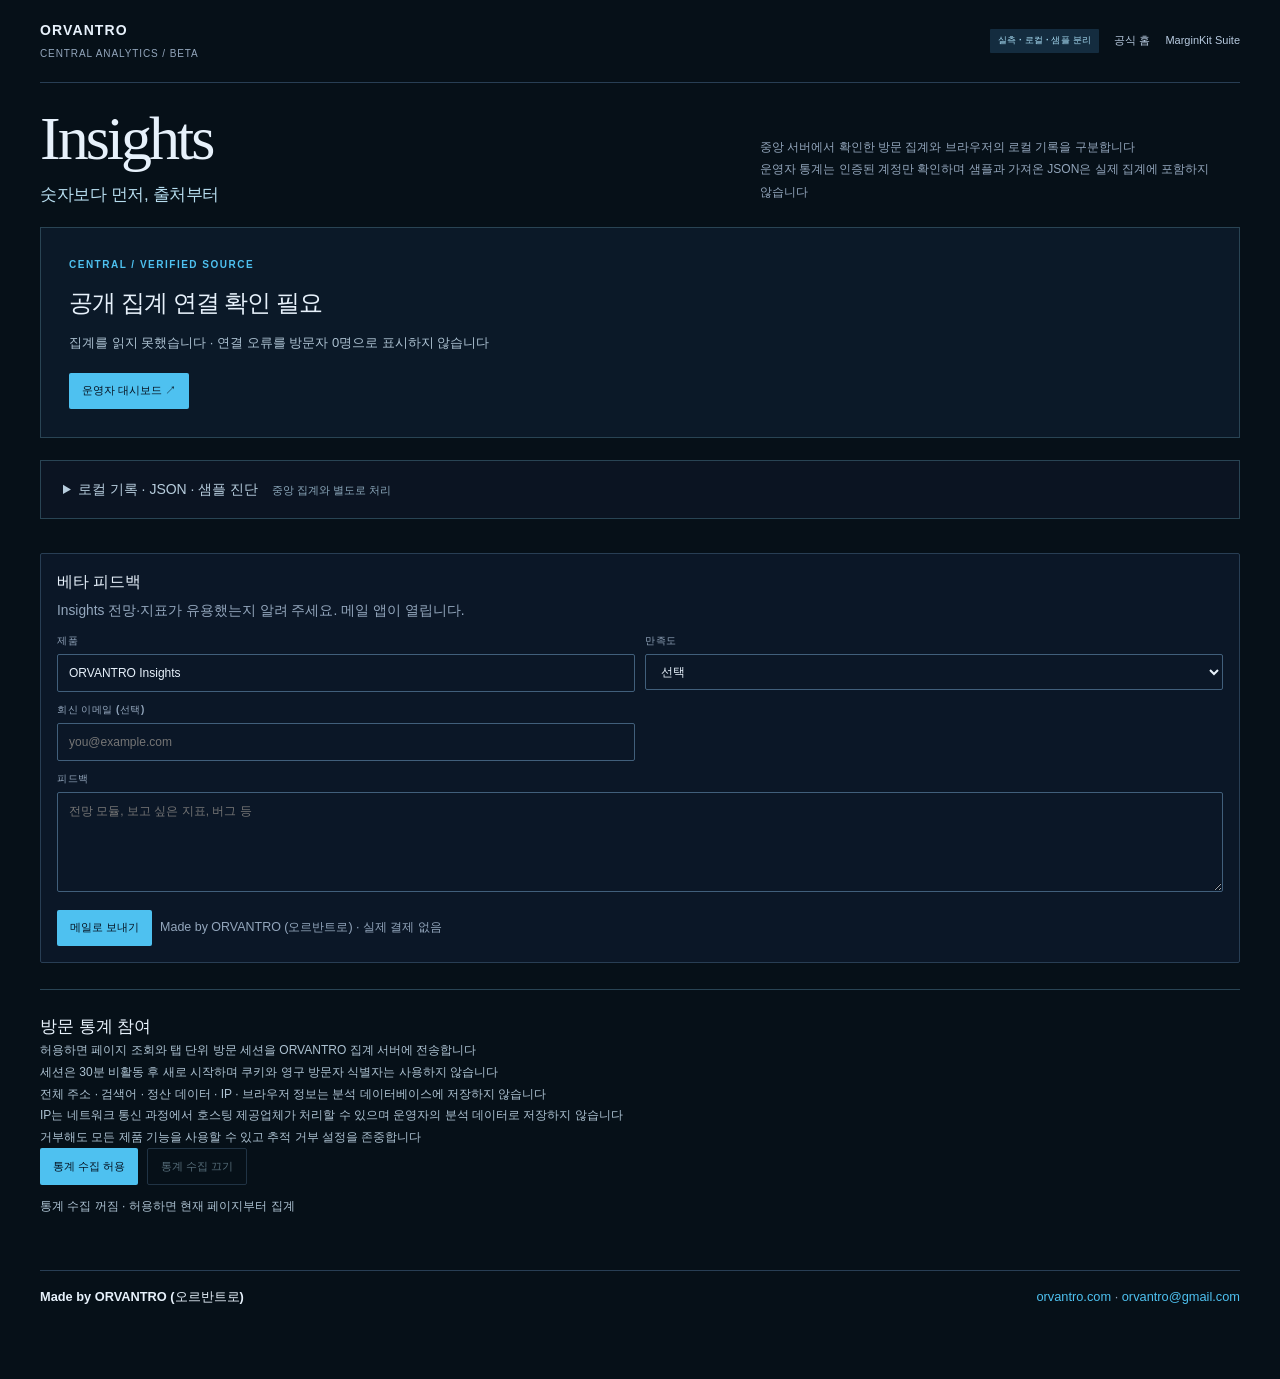
==== commit efd4cf79: "Connect live analytics and fix Cloudflare GitHub authentication" ====
--- a/index.html
+++ b/index.html
@@ -3,7 +3,7 @@
 <head>
   <meta charset="UTF-8">
   <meta name="referrer" content="no-referrer">
-  <meta http-equiv="Content-Security-Policy" content="default-src 'self'; script-src 'self'; style-src 'self' 'unsafe-inline'; img-src 'self' data:; connect-src 'self'; object-src 'none'; base-uri 'none'; form-action 'none'; upgrade-insecure-requests">
+  <meta http-equiv="Content-Security-Policy" content="default-src 'self'; script-src 'self'; style-src 'self' 'unsafe-inline'; img-src 'self' data:; connect-src 'self' https://orvantro-insights-api.orvantro.workers.dev; object-src 'none'; base-uri 'none'; form-action 'none'; upgrade-insecure-requests">
   <meta name="viewport" content="width=device-width, initial-scale=1.0">
   <meta name="description" content="ORVANTRO Insights — 중앙 방문 집계와 운영자 대시보드, 별도로 분리된 로컬 데이터 진단.">
   <meta name="theme-color" content="#061018">
@@ -266,7 +266,7 @@
       <h2>방문 통계 참여</h2>
       <p>허용하면 페이지 조회와 탭 단위 방문 세션을 ORVANTRO 집계 서버에 전송합니다<br>세션은 30분 비활동 후 새로 시작하며 쿠키와 영구 방문자 식별자는 사용하지 않습니다<br>전체 주소 · 검색어 · 정산 데이터 · IP · 브라우저 정보는 분석 데이터베이스에 저장하지 않습니다<br>IP는 네트워크 통신 과정에서 호스팅 제공업체가 처리할 수 있으며 운영자의 분석 데이터로 저장하지 않습니다<br>거부해도 모든 제품 기능을 사용할 수 있고 추적 거부 설정을 존중합니다</p>
       <div class="actions-row"><button type="button" class="btn btn-primary" id="central-allow" disabled>통계 수집 허용</button><button type="button" class="btn btn-ghost" id="central-deny" disabled>통계 수집 끄기</button></div>
-      <p id="central-consent-status" role="status">중앙 집계 서버 연결 전 · 방문 정보 전송 없음</p>
+      <p id="central-consent-status" role="status">통계 수집 꺼짐 · 허용하면 현재 페이지부터 집계</p>
     </section>
 
     <footer class="foot">
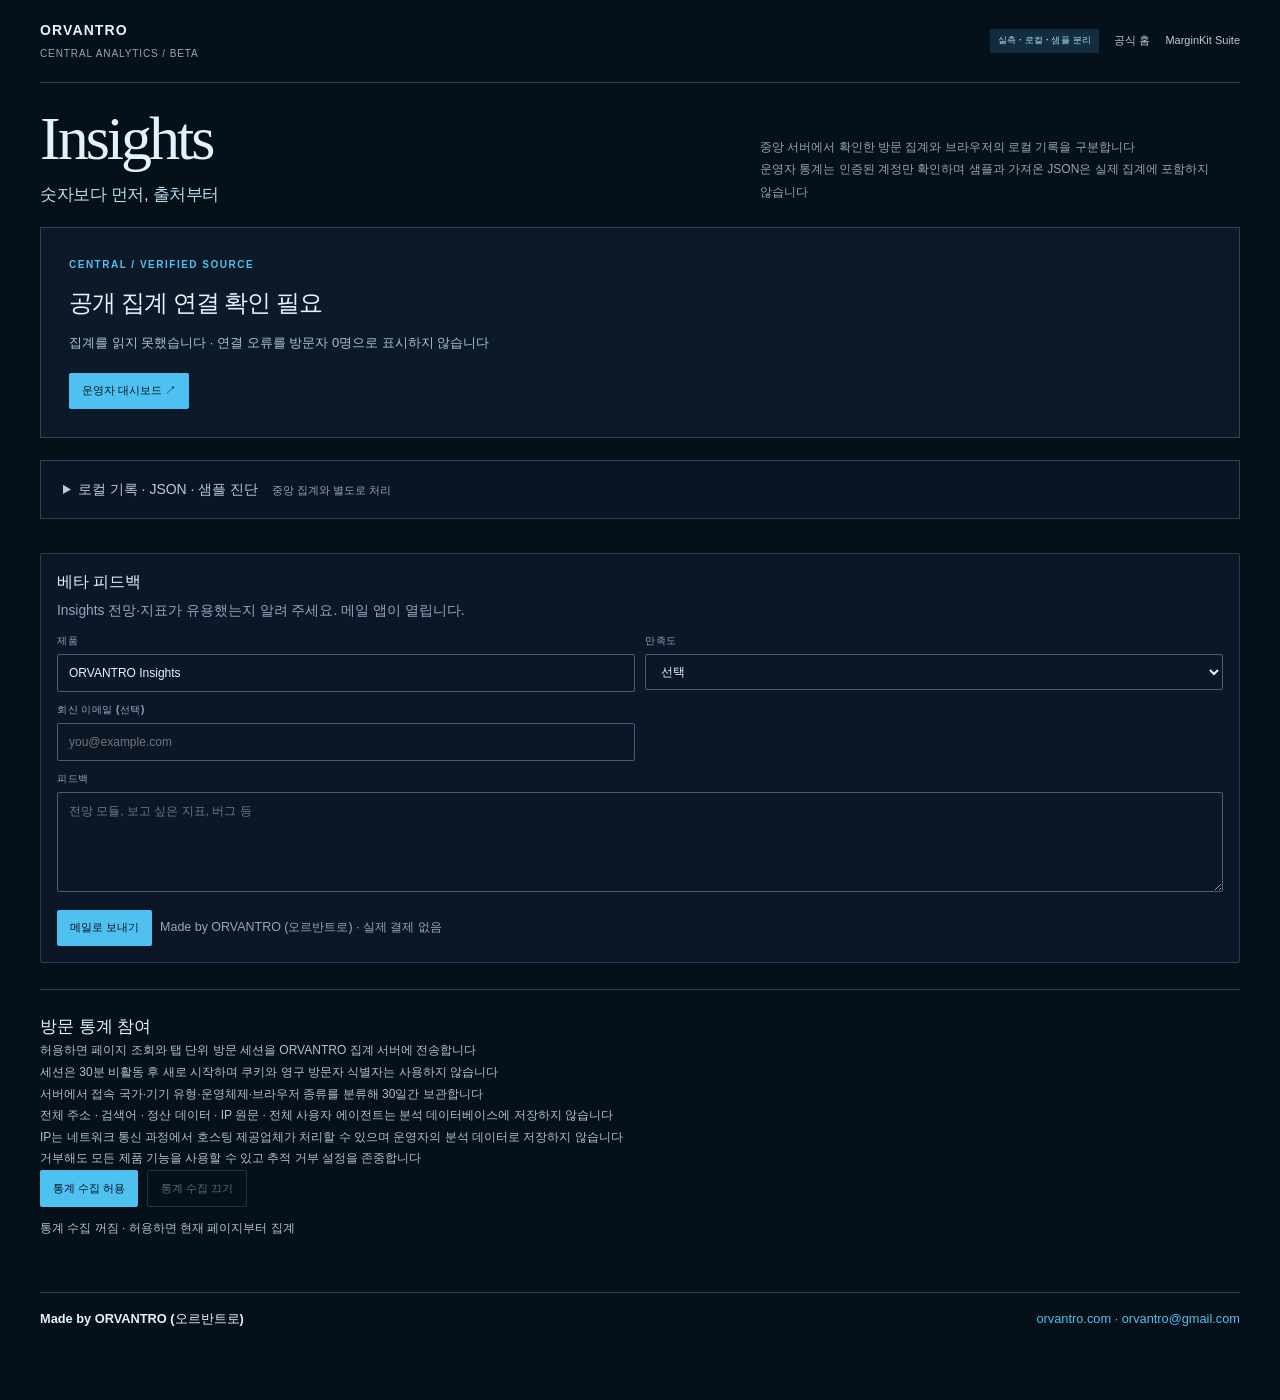
==== commit 99ce6f8d: "Add consented audience analysis, social imports and daily report delivery" ====
--- a/index.html
+++ b/index.html
@@ -264,7 +264,7 @@
 
     <section class="central-consent" aria-label="중앙 방문 통계 설정">
       <h2>방문 통계 참여</h2>
-      <p>허용하면 페이지 조회와 탭 단위 방문 세션을 ORVANTRO 집계 서버에 전송합니다<br>세션은 30분 비활동 후 새로 시작하며 쿠키와 영구 방문자 식별자는 사용하지 않습니다<br>전체 주소 · 검색어 · 정산 데이터 · IP · 브라우저 정보는 분석 데이터베이스에 저장하지 않습니다<br>IP는 네트워크 통신 과정에서 호스팅 제공업체가 처리할 수 있으며 운영자의 분석 데이터로 저장하지 않습니다<br>거부해도 모든 제품 기능을 사용할 수 있고 추적 거부 설정을 존중합니다</p>
+      <p>허용하면 페이지 조회와 탭 단위 방문 세션을 ORVANTRO 집계 서버에 전송합니다<br>세션은 30분 비활동 후 새로 시작하며 쿠키와 영구 방문자 식별자는 사용하지 않습니다<br>서버에서 접속 국가·기기 유형·운영체제·브라우저 종류를 분류해 30일간 보관합니다<br>전체 주소 · 검색어 · 정산 데이터 · IP 원문 · 전체 사용자 에이전트는 분석 데이터베이스에 저장하지 않습니다<br>IP는 네트워크 통신 과정에서 호스팅 제공업체가 처리할 수 있으며 운영자의 분석 데이터로 저장하지 않습니다<br>거부해도 모든 제품 기능을 사용할 수 있고 추적 거부 설정을 존중합니다</p>
       <div class="actions-row"><button type="button" class="btn btn-primary" id="central-allow" disabled>통계 수집 허용</button><button type="button" class="btn btn-ghost" id="central-deny" disabled>통계 수집 끄기</button></div>
       <p id="central-consent-status" role="status">통계 수집 꺼짐 · 허용하면 현재 페이지부터 집계</p>
     </section>
@@ -278,8 +278,8 @@
     </footer>
   </div>
 
-  <script src="./central-config.js"></script>
-  <script src="./central-collector.js" defer></script>
+  <script src="./central-config.js?v=20261101-cloud1"></script>
+  <script src="./central-collector.js?v=20261101-audience2" defer></script>
   <script src="./central-controls.js" defer></script>
   <script src="./central-view.js" defer></script>
   <script src="./analytics-config.js"></script>
